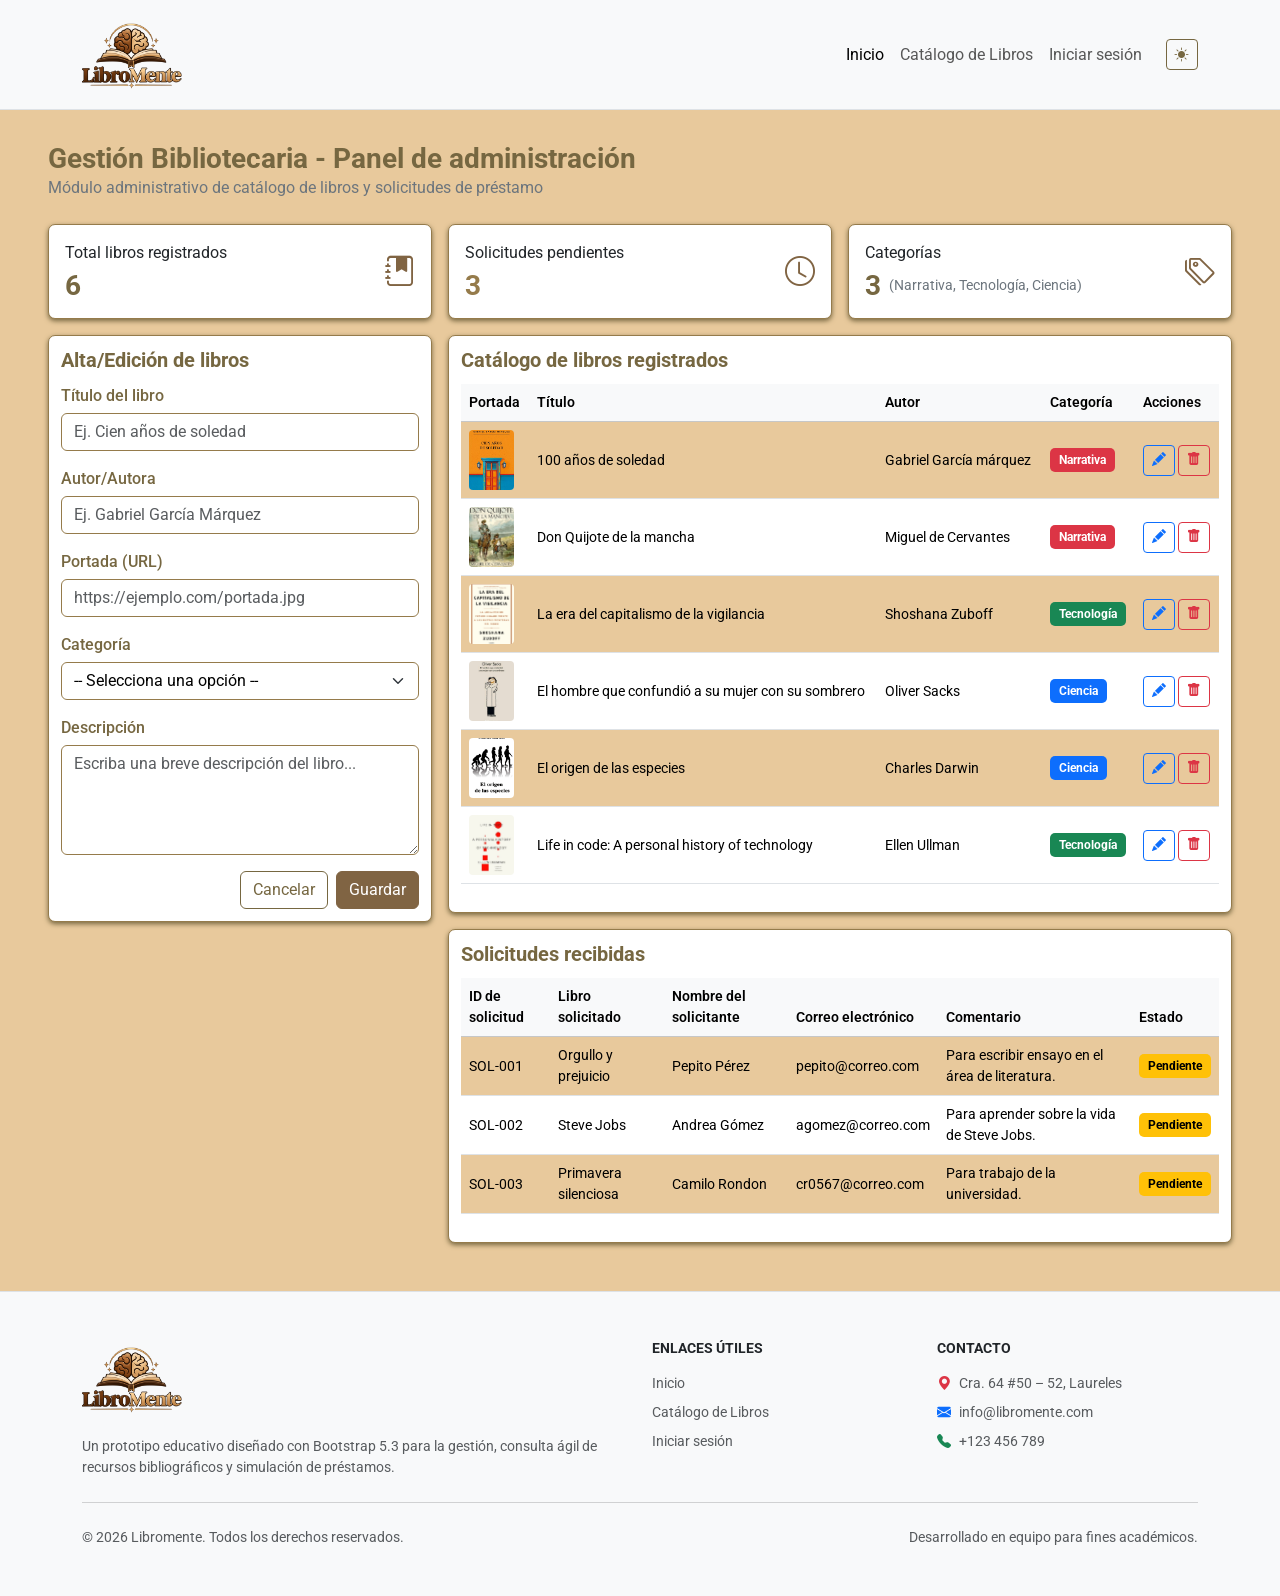
==== pages/admin.html @ 61bd16f9 "style: personalizar la interfaz del panel de administración con paleta de LibroMente y fuente Roboto" ====
<!DOCTYPE html>
<html lang="es">
<head>
    <meta charset="UTF-8">
    <meta name="viewport" content="width=device-width, initial-scale=1.0">
    <title>Panel de administración</title>

    <!-- Fuente de texto -->
    <link rel="preconnect" href="https://fonts.googleapis.com" />
    <link rel="preconnect" href="https://fonts.gstatic.com" crossorigin />
    <link href="https://fonts.googleapis.com/css2?family=Roboto:ital,wght@0,100..900;1,100..900&display=swap" rel="stylesheet"/>

    <!-- Bootstrap -->
    <link rel="stylesheet" href="https://cdn.jsdelivr.net/npm/bootstrap@5.3.8/dist/css/bootstrap.min.css">
    <link rel="stylesheet" href="https://cdn.jsdelivr.net/npm/bootstrap-icons@1.11.1/font/bootstrap-icons.css">

    <!-- CSS -->
    <link rel="stylesheet" href="../styles/admin.css">
</head>
<body>

    
    <nav class="navbar navbar-expand-lg bg-body-tertiary sticky-top border-bottom">
        <div class="container">
            <a class="navbar-brand fw-bold" href="../index.html">
                <img src="../img/logo.png" alt="Logo" class="logo flex-row d-inline-block align-text-top me-2">
            </a>
            <div class="collapse navbar-collapse" id="navbar">
                <ul class="navbar-nav ms-auto align-items-center">
                    <li class="nav-item">
                        <a class="nav-link active" aria-current="page" href="index.html">Inicio</a>
                    </li>
                    <li class="nav-item">
                        <a class="nav-link" href="">Catálogo de Libros</a>
                    </li>
                    <li class="nav-item">
                        <a class="nav-link" href="">Iniciar sesión</a>
                    </li>
                    <li class="nav-item ms-lg-3 mt-2 mt-lg-0">
                        <button class="btn btn-outline-secondary btn-sm" id="cambioTema">
                            <i class="bi bi-sun-fill" id="temaIcono"></i>
                        </button>
                    </li>
                </ul>
            </div>
        </div>
    </nav>



    <header class="container-fluid px-5 py-2 mt-4 mb-3">
        <h1 class="titulo-panel">
            Gestión Bibliotecaria - Panel de administración
        </h1>

        <p class="text-secondary mb-0">
            Módulo administrativo de catálogo de libros y solicitudes de préstamo
        </p>
    </header>


    <!-- Tarjetas indicadoras -->
    <div class="row px-5 g-3 mb-3">

        <!-- Total de libros -->
         <div class="col-12 col-md-4">
            <div class="card tarjeta-indicador h-100">
                <div class="card-body d-flex justify-content-between align-items-center">

                    <div>
                        <p class="mb-1">Total libros registrados</p>
                        <h2 class="numero-indicador mb-0">6</h2>
                    </div>

                    <span class="icono-tarjeta">
                        <i class="bi bi-journal-bookmark-fill"></i>
                    </span>

                </div>
            </div>
         </div>


        <!-- Solicitudes pendientes -->
         <div class="col-12 col-md-4">
            <div class="card tarjeta-indicador h-100">
                <div class="card-body d-flex justify-content-between align-items-center">

                    <div>
                        <p class="mb-1">Solicitudes pendientes</p>
                        <h2 class="numero-indicador numero-pendiente mb-0">3</h2>
                    </div>

                    <span class="icono-tarjeta">
                        <i class="bi bi-clock"></i>
                    </span>

                </div>
            </div>
         </div>

         
        <!-- Categorías -->
         <div class="col-12 col-md-4">
            <div class="card tarjeta-indicador h-100">
                <div class="card-body d-flex justify-content-between align-items-center">

                    <div>
                        <p class="mb-1">Categorías</p>
                        <div class="d-flex align-items-center gap-2">
                            
                            <h2 class="numero-indicador mb-0">3</h2>
                            <small class="text-secondary">
                                (Narrativa, Tecnología, Ciencia)
                            </small>

                        </div>
                    </div>

                    <span class="icono-tarjeta">
                        <i class="bi bi-tags"></i>
                    </span>

                </div>
            </div>
         </div>
    </div>


    <main class="container-fluid px-5">
       
        <div class="row g-3">
    
            <!-- Formulario -->
             <div class="col-12 col-lg-4">
                
                <div class="card panel-contenido">
    
                    <h2 class="titulo-seccion">
                        Alta/Edición de libros
                    </h2>
    
                    <form method="post">
    
                        <!-- Titulos -->
                        <div class="mb-3">
                            <label for="titulo" class="form-label">
                                Título del libro
                            </label>
                            
                            <input type="text" name="titulo" id="titulo" class="form-control" placeholder="Ej. Cien años de soledad">
                        </div>
    
                        <!-- Autor -->
                        <div class="mb-3">
                            <label for="autor" class="form-label">
                                Autor/Autora
                            </label>
    
                            <input type="text" name="autor" id="autor" class="form-control" placeholder="Ej. Gabriel García Márquez">
                        </div>
    
                        <!-- Portada -->
                         <div class="mb-3">
                            <label for="portada" class="form-label">
                                Portada (URL)
                            </label>
    
                            <input type="url" name="portada" id="portada" class="form-control" placeholder="https://ejemplo.com/portada.jpg">
                         </div>
    
                        <!-- Categoría --> 
                        <div class="mb-3">
                            <label for="categoria" class="form-label">
                                Categoría
                            </label>
    
                            <select name="categoria" id="categoria" class="form-select">
                                <option value="" disabled selected>
                                    -- Selecciona una opción --
                                </option>
                                <option value="Narrativa">Narrativa</option>
                                <option value="Tecnología">Tecnología</option>
                                <option value="Ciencia">Ciencia</option>
                            </select>
                        </div>
                    
                        <!-- Descripción -->
                        <div class="mb-3">
                            <label for="descripcion" class="form-label">
                                Descripción
                            </label>
    
                            <textarea name="descripcion" id="descripcion" class="form-control" rows="4" placeholder="Escriba una breve descripción del libro..."></textarea>
                        </div>
                    
                        <!-- Botones -->
                        <div class="d-flex justify-content-end gap-2">
                            <button type="button" class="btn btn-outline-secondary">Cancelar</button>
    
                            <button type="submit" class="btn btn-primary">Guardar</button>
                        </div>
    
                    </form>
                </div>
             </div>
    
    
    
            <!-- Tablas -->
            <div class="col-12 col-lg-8">
    
                <div class="d-flex flex-column gap-3">
    
                    <!-- Tabla de libros -->
                    <div class="card panel-contenido">
    
                        <h2 class="titulo-seccion">
                            Catálogo de libros registrados
                        </h2>
    
                        <div class="table-responsive">
    
                            <table class="table table-striped table-hover align-middle">
    
                                <thead class="table-light">
                                    <tr>
                                        <th scope="col">Portada</th>
                                        <th scope="col">Título</th>
                                        <th scope="col">Autor</th>
                                        <th scope="col">Categoría</th>
                                        <th scope="col">Acciones</th>
                                    </tr>
                                </thead>
                        
                                <tbody>
                                    <tr>
                                        <td>
                                            <img src="../img/100añosdesoledad.jpg" alt="Imagen" class="portada-libro">
                                        </td>
                                        <td>100 años de soledad</td>
                                        <td>Gabriel García márquez</td>
                                        <td>
                                            <span class="badge text-bg-danger">Narrativa</span>
                                        </td>
                                        <td>
                                            <button type="button" class="btn btn-sm btn-outline-primary">
                                                <i class="bi bi-pencil-fill"></i>
                                            </button>
    
                                            <button type="button" class="btn btn-sm btn-outline-danger">
                                                <i class="bi bi-trash-fill"></i>
                                            </button>
                                        </td>
                                    </tr>
                                    
                                    <tr>
                                        <td>
                                            <img src="../img/donquijote.jpg" alt="Imagen" class="portada-libro">
                                        </td>
                                        <td>Don Quijote de la mancha</td>
                                        <td>Miguel de Cervantes</td>
                                        <td>
                                            <span class="badge text-bg-danger">Narrativa</span>
                                        </td>
                                        <td>
                                            <button type="button" class="btn btn-sm btn-outline-primary">
                                                <i class="bi bi-pencil-fill"></i>
                                            </button>
    
                                            <button type="button" class="btn btn-sm btn-outline-danger">
                                                <i class="bi bi-trash-fill"></i>
                                            </button>
                                        </td>
                                    </tr>
                        
                                    <tr>
                                        <td>
                                            <img src="../img/eradecapitdevig.png" alt="Imagen" class="portada-libro">
                                        </td>
                                        <td>La era del capitalismo de la vigilancia</td>
                                        <td>Shoshana Zuboff</td>
                                        <td>
                                            <span class="badge text-bg-success">Tecnología</span>
                                        </td>
                                        <td>
                                            <button type="button" class="btn btn-sm btn-outline-primary">
                                                <i class="bi bi-pencil-fill"></i>
                                            </button>
    
                                            <button type="button" class="btn btn-sm btn-outline-danger">
                                                <i class="bi bi-trash-fill"></i>
                                            </button>
                                        </td>
                                    </tr>
                        
                                    <tr>
                                        <td>
                                            <img src="../img/confasumujerconsombrero.jpeg" alt="Imagen" class="portada-libro">
                                        </td>
                                        <td>El hombre que confundió a su mujer con su sombrero</td>
                                        <td>Oliver Sacks</td>
                                        <td>
                                            <span class="badge text-bg-primary">Ciencia</span>
                                        </td>
                                        <td>
                                            <button type="button" class="btn btn-sm btn-outline-primary">
                                                <i class="bi bi-pencil-fill"></i>
                                            </button>
    
                                            <button type="button" class="btn btn-sm btn-outline-danger">
                                                <i class="bi bi-trash-fill"></i>
                                            </button>
                                        </td>
                                    </tr>
                        
                                    <tr>
                                        <td>
                                            <img src="../img/el-origen-de-las-especies-19.jpg" alt="Imagen" class="portada-libro">
                                        </td>
                                        <td>El origen de las especies</td>
                                        <td>Charles Darwin</td>
                                        <td>
                                            <span class="badge text-bg-primary">Ciencia</span>
                                        </td>
                                        <td>
                                            <button type="button" class="btn btn-sm btn-outline-primary">
                                                <i class="bi bi-pencil-fill"></i>
                                            </button>
    
                                            <button type="button" class="btn btn-sm btn-outline-danger">
                                                <i class="bi bi-trash-fill"></i>
                                            </button>
                                        </td>
                                    </tr>
                        
                                    <tr>
                                        <td>
                                            <img src="../img/lifeincode.jpeg" alt="Imagen" class="portada-libro">
                                        </td>
                                        <td>Life in code: A personal history of technology</td>
                                        <td>Ellen Ullman</td>
                                        <td>
                                            <span class="badge text-bg-success">Tecnología</span>
                                        </td>
                                        <td>
                                            <button type="button" class="btn btn-sm btn-outline-primary">
                                                <i class="bi bi-pencil-fill"></i>
                                            </button>
    
                                            <button type="button" class="btn btn-sm btn-outline-danger">
                                                <i class="bi bi-trash-fill"></i>
                                            </button>
                                        </td>
                                    </tr>
                                </tbody>
    
                            </table>
                        </div>
                    </div>
    
    
                    <!-- Tabla de solicitudes -->
                    <div class="card panel-contenido">
    
                        <h2 class="titulo-seccion">
                            Solicitudes recibidas
                        </h2>
                            
                        <div class="table-responsive">
    
                            <table class="table table-striped table-hover align-middle">
    
                                <thead class="table-light">
                                    <tr>
                                        <th scope="col">ID de solicitud</th>
                                        <th scope="col">Libro solicitado</th>
                                        <th scope="col">Nombre del solicitante</th>
                                        <th scope="col">Correo electrónico</th>
                                        <th scope="col">Comentario</th>
                                        <th scope="col">Estado</th>
                                    </tr>
                                </thead>
                        
                                <tbody>
                                    <tr>
                                        <td>SOL-001</td>
                                        <td>Orgullo y prejuicio</td>
                                        <td>Pepito Pérez</td>
                                        <td>pepito@correo.com</td>
                                        <td>Para escribir ensayo en el área de literatura.</td>
                                        <td>
                                            <span class="badge text-bg-warning">Pendiente</span>
                                        </td>
                                    </tr>
                                    
                                    <tr>
                                        <td>SOL-002</td>
                                        <td>Steve Jobs</td>
                                        <td>Andrea Gómez</td>
                                        <td>agomez@correo.com</td>
                                        <td>Para aprender sobre la vida de Steve Jobs.</td>
                                        <td>
                                            <span class="badge text-bg-warning">Pendiente</span>
                                        </td>
                                    </tr>
                        
                                    <tr>
                                        <td>SOL-003</td>
                                        <td>Primavera silenciosa</td>
                                        <td>Camilo Rondon</td>
                                        <td>cr0567@correo.com</td>
                                        <td>Para trabajo de la universidad.</td>
                                        <td>
                                            <span class="badge text-bg-warning">Pendiente</span>
                                        </td>
                                    </tr>
                                </tbody>   
                            </table>     
                        </div>
                    </div>
                </div>
            </div>
    
        </div>

    </main>



    <footer class="bg-body-tertiary text-body-secondary py-5 border-top mt-5">
        <div class="container">
            <div class="row g-4">

                <div class="col-lg-6">
                    <h5 class="text-body fw-bold mb-3">
                        <img src="../img/logo.png" alt="Logo" class="logo d-inline-block align-text-top me-2">
                    </h5>
                    <p class="small text-muted mb-0">
                        Un prototipo educativo diseñado con Bootstrap 5.3 para la gestión, consulta ágil de recursos bibliográficos y simulación de préstamos.
                    </p>
                </div>


                <div class="col-sm-6 col-lg-3">
                    <h6 class="text-body fw-bold text-uppercase small mb-3">Enlaces Útiles</h6>
                    <ul class="list-unstyled small">
                        <li class="mb-2">
                            <a href="../index.html" class="text-decoration-none text-reset link-primary">Inicio</a>
                        </li>
                        <li class="mb-2">
                            <a href="" class="text-decoration-none text-reset link-primary">Catálogo de Libros</a>
                        </li>
                        <li class="mb-2">
                            <a href="" class="text-decoration-none text-reset link-primary">Iniciar sesión</a>
                        </li>
                    </ul>
                </div>


                <div class="col-sm-6 col-lg-3">
                    <h6 class="text-body fw-bold text-uppercase small mb-3">Contacto</h6>
                    <ul class="list-unstyled small text-muted">
                        <li class="mb-2">
                            <i class="bi bi-geo-alt-fill text-danger me-2"></i>Cra. 64 #50 – 52, Laureles
                        </li>
                        <li class="mb-2">
                            <i class="bi bi-envelope-fill text-primary me-2"></i>info@libromente.com
                        </li>
                        <li class="mb-2">
                            <i class="bi bi-telephone-fill text-success me-2"></i>+123 456 789
                        </li>
                    </ul>
                </div>
            </div>


            <hr class="my-4 text-muted">


            <div class="d-flex flex-column flex-sm-row justify-content-between align-items-center small text-muted">
                <p class="mb-2 mb-sm-0">&copy; 2026 Libromente. Todos los derechos reservados.</p>
                <p class="mb-0">Desarrollado en equipo para fines académicos.</p>
            </div>
        </div>
    </footer>


    <script src="https://cdn.jsdelivr.net/npm/bootstrap@5.3.8/dist/js/bootstrap.bundle.min.js"></script>
</body>
</html>
---- styles/admin.css ----
:root {
/* Paleta de colores */
    --apricot-cream: #e8c99c;
    --olive-wood: #766741;
    --faded-copper: #957b4b;
    --olive-wood-2: #806443;
    --fuente-principal: 'Roboto', sans-serif;
}


body {
    background-color: var(--apricot-cream);
    font-family: var(--fuente-principal);
    color: #000000;
}

h3 {
    color: var(--olive-wood);
}

.titulo-panel {
    font-size: 28px;
    font-weight: bold;
    margin-bottom: 0;
    color: var(--olive-wood);
}

/* Tarjetas informativas */
.tarjeta-indicador {
    background-color: #ffffff;
    border: 1px solid var(--faded-copper);
    border-radius: 7px;
    box-shadow: 0 2px 5px #766741;
}

/* Número de las tarjetas */
.numero-indicador {
    font-size: 28px;
    font-weight: bold;
    color: var(--olive-wood);
}

/* Número de solicitudes pendientes */
.numero-pendiente {
    color: var(--faded-copper);
}

/* Iconos de las tarjetas */
.icono-tarjeta {
    font-size: 30px;
    color: var(--olive-wood-2);
}

/* Tarjetas que contienen el formulario y las tablas */
.panel-contenido {
    padding: 12px;
    background-color: #ffffff;
    border: 1px solid var(--faded-copper);
    border-radius: 7px;
    box-shadow: 0 2px 5px #766741;
}

/* Títulos de las secciones */
.titulo-seccion {
    font-size: 20px;
    font-weight: bold;
    margin-bottom: 12px;
    color: var(--olive-wood);
}

/* Labels del formulario */
.form-label {
    font-weight: 500;
    margin-bottom: 5px;
    color: var(--olive-wood);
}

/* Campos del formulario */
.form-control {
    background-color: #ffffff;
    color: #000000;
    border: 1px solid var(--faded-copper);
    border-radius: 6px;
}

.form-select {
    background-color: #ffffff;
    color: #000000;
    border: 1px solid var(--faded-copper);
    border-radius: 6px;
}

/* Botón de guardar */
.btn-primary {
    background-color: var(--olive-wood-2);
    border-color: var(--olive-wood-2);
}

.btn-primary:hover {
    background-color: var(--olive-wood);
    border-color: var(--olive-wood);
}

/* Botón cancelar */
.btn-outline-secondary {
    color: var(--olive-wood);
    border-color: var(--olive-wood);
}

.btn-outline-secondary:hover {
    background-color: var(--olive-wood);
    border-color: var(--olive-wood);
    color: #ffffff;
}

/* Portadas */
.portada-libro {
    width: 45px;
    height: 60px;
    object-fit: cover;
    border-radius: 4px;
}

.table {
    font-size: 14px;
    --bs-table-color: #000000;
    --bs-table-bg: #ffffff;
    --bs-table-striped-bg: var(--apricot-cream);
    --bs-table-hover-bg: var(--faded-copper);
}

.table th {
    font-weight: 600;
}

/* Etiquetas de categoría */
.badge {
    font-size: 12px;
    padding: 6px 9px;
    border-radius: 5px;
}


.logo {
    width: 100px;
    height: 80px;
    object-fit: contain;
}
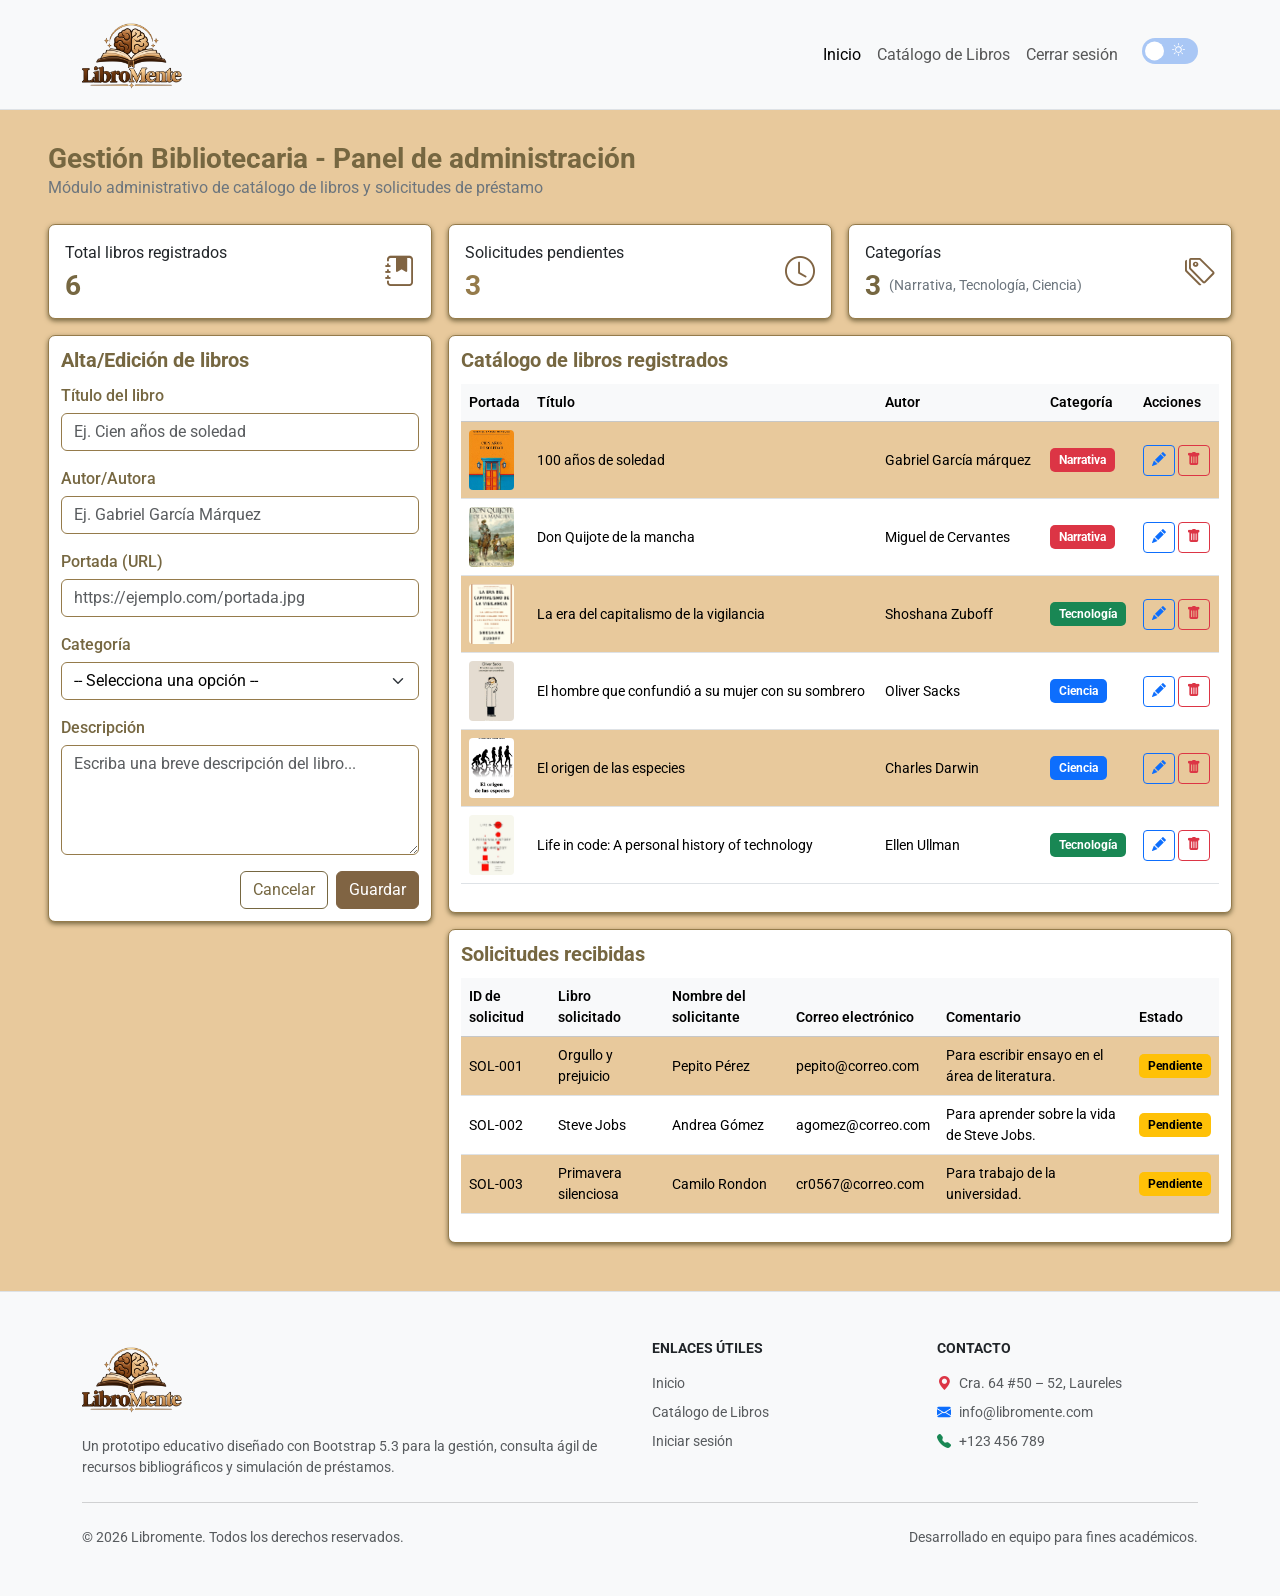
==== commit e8eff651: "feat: agregar cambio de tema y funcionalidad de cerrar sesión" ====
--- a/pages/admin.html
+++ b/pages/admin.html
@@ -1,491 +1,594 @@
-<!DOCTYPE html>
+<!doctype html>
 <html lang="es">
-<head>
-    <meta charset="UTF-8">
-    <meta name="viewport" content="width=device-width, initial-scale=1.0">
+  <head>
+    <meta charset="UTF-8" />
+    <meta name="viewport" content="width=device-width, initial-scale=1.0" />
     <title>Panel de administración</title>
 
     <!-- Fuente de texto -->
     <link rel="preconnect" href="https://fonts.googleapis.com" />
     <link rel="preconnect" href="https://fonts.gstatic.com" crossorigin />
-    <link href="https://fonts.googleapis.com/css2?family=Roboto:ital,wght@0,100..900;1,100..900&display=swap" rel="stylesheet"/>
+    <link
+      href="https://fonts.googleapis.com/css2?family=Roboto:ital,wght@0,100..900;1,100..900&display=swap"
+      rel="stylesheet"
+    />
 
     <!-- Bootstrap -->
-    <link rel="stylesheet" href="https://cdn.jsdelivr.net/npm/bootstrap@5.3.8/dist/css/bootstrap.min.css">
-    <link rel="stylesheet" href="https://cdn.jsdelivr.net/npm/bootstrap-icons@1.11.1/font/bootstrap-icons.css">
+    <link
+      rel="stylesheet"
+      href="https://cdn.jsdelivr.net/npm/bootstrap@5.3.8/dist/css/bootstrap.min.css"
+    />
+    <link
+      rel="stylesheet"
+      href="https://cdn.jsdelivr.net/npm/bootstrap-icons@1.11.1/font/bootstrap-icons.css"
+    />
 
     <!-- CSS -->
-    <link rel="stylesheet" href="../styles/admin.css">
-</head>
-<body>
-
-    
-    <nav class="navbar navbar-expand-lg bg-body-tertiary sticky-top border-bottom">
-        <div class="container">
-            <a class="navbar-brand fw-bold" href="../index.html">
-                <img src="../img/logo.png" alt="Logo" class="logo flex-row d-inline-block align-text-top me-2">
-            </a>
-            <div class="collapse navbar-collapse" id="navbar">
-                <ul class="navbar-nav ms-auto align-items-center">
-                    <li class="nav-item">
-                        <a class="nav-link active" aria-current="page" href="index.html">Inicio</a>
-                    </li>
-                    <li class="nav-item">
-                        <a class="nav-link" href="">Catálogo de Libros</a>
-                    </li>
-                    <li class="nav-item">
-                        <a class="nav-link" href="">Iniciar sesión</a>
-                    </li>
-                    <li class="nav-item ms-lg-3 mt-2 mt-lg-0">
-                        <button class="btn btn-outline-secondary btn-sm" id="cambioTema">
-                            <i class="bi bi-sun-fill" id="temaIcono"></i>
-                        </button>
-                    </li>
-                </ul>
-            </div>
-        </div>
+    <link rel="stylesheet" href="../styles/admin.css" />
+  </head>
+
+
+
+  <body>
+    <nav
+      class="navbar navbar-expand-lg bg-body-tertiary sticky-top border-bottom"
+    >
+      <div class="container">
+        <a class="navbar-brand fw-bold" href="../index.html">
+          <img
+            src="../img/logo.png"
+            alt="Logo"
+            class="logo flex-row d-inline-block align-text-top me-2"
+          />
+        </a>
+        <div class="collapse navbar-collapse" id="navbar">
+          <ul class="navbar-nav ms-auto align-items-center">
+            <li class="nav-item">
+              <a class="nav-link active" aria-current="page" href="index.html"
+                >Inicio</a
+              >
+            </li>
+            <li class="nav-item">
+              <a class="nav-link" href="">Catálogo de Libros</a>
+            </li>
+            <li class="nav-item">
+              <a class="nav-link" href="#" id="cerrarSesion">Cerrar sesión</a>
+            </li>
+
+            <li class="nav-item ms-lg-3 mt-2 mt-lg-0">
+              <label class="tema-switch" for="tema-switch">
+                <input
+                  class="tema-switch-input"
+                  type="checkbox"
+                  role="switch"
+                  id="tema-switch"
+                  aria-label="Cambiar tema"
+                />
+
+                <span class="tema-switch-slider" aria-hidden="true">
+                  <span class="tema-switch-luna">
+                    <i class="bi bi-moon"></i>
+                  </span>
+
+                  <span class="tema-switch-sol">
+                    <i class="bi bi-sun"></i>
+                  </span>
+                </span>
+              </label>
+            </li>
+          </ul>
+        </div>
+      </div>
     </nav>
 
-
-
     <header class="container-fluid px-5 py-2 mt-4 mb-3">
-        <h1 class="titulo-panel">
-            Gestión Bibliotecaria - Panel de administración
-        </h1>
-
-        <p class="text-secondary mb-0">
-            Módulo administrativo de catálogo de libros y solicitudes de préstamo
-        </p>
+      <h1 class="titulo-panel">
+        Gestión Bibliotecaria - Panel de administración
+      </h1>
+
+      <p class="text-secondary mb-0">
+        Módulo administrativo de catálogo de libros y solicitudes de préstamo
+      </p>
     </header>
-
 
     <!-- Tarjetas indicadoras -->
     <div class="row px-5 g-3 mb-3">
-
-        <!-- Total de libros -->
-         <div class="col-12 col-md-4">
-            <div class="card tarjeta-indicador h-100">
-                <div class="card-body d-flex justify-content-between align-items-center">
-
-                    <div>
-                        <p class="mb-1">Total libros registrados</p>
-                        <h2 class="numero-indicador mb-0">6</h2>
-                    </div>
-
-                    <span class="icono-tarjeta">
-                        <i class="bi bi-journal-bookmark-fill"></i>
-                    </span>
-
-                </div>
+      <!-- Total de libros -->
+      <div class="col-12 col-md-4">
+        <div class="card tarjeta-indicador h-100">
+          <div
+            class="card-body d-flex justify-content-between align-items-center"
+          >
+            <div>
+              <p class="mb-1">Total libros registrados</p>
+              <h2 class="numero-indicador mb-0">6</h2>
             </div>
-         </div>
-
-
-        <!-- Solicitudes pendientes -->
-         <div class="col-12 col-md-4">
-            <div class="card tarjeta-indicador h-100">
-                <div class="card-body d-flex justify-content-between align-items-center">
-
-                    <div>
-                        <p class="mb-1">Solicitudes pendientes</p>
-                        <h2 class="numero-indicador numero-pendiente mb-0">3</h2>
-                    </div>
-
-                    <span class="icono-tarjeta">
-                        <i class="bi bi-clock"></i>
-                    </span>
-
-                </div>
+
+            <span class="icono-tarjeta">
+              <i class="bi bi-journal-bookmark-fill"></i>
+            </span>
+          </div>
+        </div>
+      </div>
+
+      <!-- Solicitudes pendientes -->
+      <div class="col-12 col-md-4">
+        <div class="card tarjeta-indicador h-100">
+          <div
+            class="card-body d-flex justify-content-between align-items-center"
+          >
+            <div>
+              <p class="mb-1">Solicitudes pendientes</p>
+              <h2 class="numero-indicador numero-pendiente mb-0">3</h2>
             </div>
-         </div>
-
-         
-        <!-- Categorías -->
-         <div class="col-12 col-md-4">
-            <div class="card tarjeta-indicador h-100">
-                <div class="card-body d-flex justify-content-between align-items-center">
-
-                    <div>
-                        <p class="mb-1">Categorías</p>
-                        <div class="d-flex align-items-center gap-2">
-                            
-                            <h2 class="numero-indicador mb-0">3</h2>
-                            <small class="text-secondary">
-                                (Narrativa, Tecnología, Ciencia)
-                            </small>
-
-                        </div>
-                    </div>
-
-                    <span class="icono-tarjeta">
-                        <i class="bi bi-tags"></i>
-                    </span>
-
-                </div>
+
+            <span class="icono-tarjeta">
+              <i class="bi bi-clock"></i>
+            </span>
+          </div>
+        </div>
+      </div>
+
+      <!-- Categorías -->
+      <div class="col-12 col-md-4">
+        <div class="card tarjeta-indicador h-100">
+          <div
+            class="card-body d-flex justify-content-between align-items-center"
+          >
+            <div>
+              <p class="mb-1">Categorías</p>
+              <div class="d-flex align-items-center gap-2">
+                <h2 class="numero-indicador mb-0">3</h2>
+                <small class="text-secondary">
+                  (Narrativa, Tecnología, Ciencia)
+                </small>
+              </div>
             </div>
-         </div>
+
+            <span class="icono-tarjeta">
+              <i class="bi bi-tags"></i>
+            </span>
+          </div>
+        </div>
+      </div>
     </div>
 
-
     <main class="container-fluid px-5">
-       
-        <div class="row g-3">
-    
-            <!-- Formulario -->
-             <div class="col-12 col-lg-4">
-                
-                <div class="card panel-contenido">
-    
-                    <h2 class="titulo-seccion">
-                        Alta/Edición de libros
-                    </h2>
-    
-                    <form method="post">
-    
-                        <!-- Titulos -->
-                        <div class="mb-3">
-                            <label for="titulo" class="form-label">
-                                Título del libro
-                            </label>
-                            
-                            <input type="text" name="titulo" id="titulo" class="form-control" placeholder="Ej. Cien años de soledad">
-                        </div>
-    
-                        <!-- Autor -->
-                        <div class="mb-3">
-                            <label for="autor" class="form-label">
-                                Autor/Autora
-                            </label>
-    
-                            <input type="text" name="autor" id="autor" class="form-control" placeholder="Ej. Gabriel García Márquez">
-                        </div>
-    
-                        <!-- Portada -->
-                         <div class="mb-3">
-                            <label for="portada" class="form-label">
-                                Portada (URL)
-                            </label>
-    
-                            <input type="url" name="portada" id="portada" class="form-control" placeholder="https://ejemplo.com/portada.jpg">
-                         </div>
-    
-                        <!-- Categoría --> 
-                        <div class="mb-3">
-                            <label for="categoria" class="form-label">
-                                Categoría
-                            </label>
-    
-                            <select name="categoria" id="categoria" class="form-select">
-                                <option value="" disabled selected>
-                                    -- Selecciona una opción --
-                                </option>
-                                <option value="Narrativa">Narrativa</option>
-                                <option value="Tecnología">Tecnología</option>
-                                <option value="Ciencia">Ciencia</option>
-                            </select>
-                        </div>
-                    
-                        <!-- Descripción -->
-                        <div class="mb-3">
-                            <label for="descripcion" class="form-label">
-                                Descripción
-                            </label>
-    
-                            <textarea name="descripcion" id="descripcion" class="form-control" rows="4" placeholder="Escriba una breve descripción del libro..."></textarea>
-                        </div>
-                    
-                        <!-- Botones -->
-                        <div class="d-flex justify-content-end gap-2">
-                            <button type="button" class="btn btn-outline-secondary">Cancelar</button>
-    
-                            <button type="submit" class="btn btn-primary">Guardar</button>
-                        </div>
-    
-                    </form>
-                </div>
-             </div>
-    
-    
-    
-            <!-- Tablas -->
-            <div class="col-12 col-lg-8">
-    
-                <div class="d-flex flex-column gap-3">
-    
-                    <!-- Tabla de libros -->
-                    <div class="card panel-contenido">
-    
-                        <h2 class="titulo-seccion">
-                            Catálogo de libros registrados
-                        </h2>
-    
-                        <div class="table-responsive">
-    
-                            <table class="table table-striped table-hover align-middle">
-    
-                                <thead class="table-light">
-                                    <tr>
-                                        <th scope="col">Portada</th>
-                                        <th scope="col">Título</th>
-                                        <th scope="col">Autor</th>
-                                        <th scope="col">Categoría</th>
-                                        <th scope="col">Acciones</th>
-                                    </tr>
-                                </thead>
-                        
-                                <tbody>
-                                    <tr>
-                                        <td>
-                                            <img src="../img/100añosdesoledad.jpg" alt="Imagen" class="portada-libro">
-                                        </td>
-                                        <td>100 años de soledad</td>
-                                        <td>Gabriel García márquez</td>
-                                        <td>
-                                            <span class="badge text-bg-danger">Narrativa</span>
-                                        </td>
-                                        <td>
-                                            <button type="button" class="btn btn-sm btn-outline-primary">
-                                                <i class="bi bi-pencil-fill"></i>
-                                            </button>
-    
-                                            <button type="button" class="btn btn-sm btn-outline-danger">
-                                                <i class="bi bi-trash-fill"></i>
-                                            </button>
-                                        </td>
-                                    </tr>
-                                    
-                                    <tr>
-                                        <td>
-                                            <img src="../img/donquijote.jpg" alt="Imagen" class="portada-libro">
-                                        </td>
-                                        <td>Don Quijote de la mancha</td>
-                                        <td>Miguel de Cervantes</td>
-                                        <td>
-                                            <span class="badge text-bg-danger">Narrativa</span>
-                                        </td>
-                                        <td>
-                                            <button type="button" class="btn btn-sm btn-outline-primary">
-                                                <i class="bi bi-pencil-fill"></i>
-                                            </button>
-    
-                                            <button type="button" class="btn btn-sm btn-outline-danger">
-                                                <i class="bi bi-trash-fill"></i>
-                                            </button>
-                                        </td>
-                                    </tr>
-                        
-                                    <tr>
-                                        <td>
-                                            <img src="../img/eradecapitdevig.png" alt="Imagen" class="portada-libro">
-                                        </td>
-                                        <td>La era del capitalismo de la vigilancia</td>
-                                        <td>Shoshana Zuboff</td>
-                                        <td>
-                                            <span class="badge text-bg-success">Tecnología</span>
-                                        </td>
-                                        <td>
-                                            <button type="button" class="btn btn-sm btn-outline-primary">
-                                                <i class="bi bi-pencil-fill"></i>
-                                            </button>
-    
-                                            <button type="button" class="btn btn-sm btn-outline-danger">
-                                                <i class="bi bi-trash-fill"></i>
-                                            </button>
-                                        </td>
-                                    </tr>
-                        
-                                    <tr>
-                                        <td>
-                                            <img src="../img/confasumujerconsombrero.jpeg" alt="Imagen" class="portada-libro">
-                                        </td>
-                                        <td>El hombre que confundió a su mujer con su sombrero</td>
-                                        <td>Oliver Sacks</td>
-                                        <td>
-                                            <span class="badge text-bg-primary">Ciencia</span>
-                                        </td>
-                                        <td>
-                                            <button type="button" class="btn btn-sm btn-outline-primary">
-                                                <i class="bi bi-pencil-fill"></i>
-                                            </button>
-    
-                                            <button type="button" class="btn btn-sm btn-outline-danger">
-                                                <i class="bi bi-trash-fill"></i>
-                                            </button>
-                                        </td>
-                                    </tr>
-                        
-                                    <tr>
-                                        <td>
-                                            <img src="../img/el-origen-de-las-especies-19.jpg" alt="Imagen" class="portada-libro">
-                                        </td>
-                                        <td>El origen de las especies</td>
-                                        <td>Charles Darwin</td>
-                                        <td>
-                                            <span class="badge text-bg-primary">Ciencia</span>
-                                        </td>
-                                        <td>
-                                            <button type="button" class="btn btn-sm btn-outline-primary">
-                                                <i class="bi bi-pencil-fill"></i>
-                                            </button>
-    
-                                            <button type="button" class="btn btn-sm btn-outline-danger">
-                                                <i class="bi bi-trash-fill"></i>
-                                            </button>
-                                        </td>
-                                    </tr>
-                        
-                                    <tr>
-                                        <td>
-                                            <img src="../img/lifeincode.jpeg" alt="Imagen" class="portada-libro">
-                                        </td>
-                                        <td>Life in code: A personal history of technology</td>
-                                        <td>Ellen Ullman</td>
-                                        <td>
-                                            <span class="badge text-bg-success">Tecnología</span>
-                                        </td>
-                                        <td>
-                                            <button type="button" class="btn btn-sm btn-outline-primary">
-                                                <i class="bi bi-pencil-fill"></i>
-                                            </button>
-    
-                                            <button type="button" class="btn btn-sm btn-outline-danger">
-                                                <i class="bi bi-trash-fill"></i>
-                                            </button>
-                                        </td>
-                                    </tr>
-                                </tbody>
-    
-                            </table>
-                        </div>
-                    </div>
-    
-    
-                    <!-- Tabla de solicitudes -->
-                    <div class="card panel-contenido">
-    
-                        <h2 class="titulo-seccion">
-                            Solicitudes recibidas
-                        </h2>
-                            
-                        <div class="table-responsive">
-    
-                            <table class="table table-striped table-hover align-middle">
-    
-                                <thead class="table-light">
-                                    <tr>
-                                        <th scope="col">ID de solicitud</th>
-                                        <th scope="col">Libro solicitado</th>
-                                        <th scope="col">Nombre del solicitante</th>
-                                        <th scope="col">Correo electrónico</th>
-                                        <th scope="col">Comentario</th>
-                                        <th scope="col">Estado</th>
-                                    </tr>
-                                </thead>
-                        
-                                <tbody>
-                                    <tr>
-                                        <td>SOL-001</td>
-                                        <td>Orgullo y prejuicio</td>
-                                        <td>Pepito Pérez</td>
-                                        <td>pepito@correo.com</td>
-                                        <td>Para escribir ensayo en el área de literatura.</td>
-                                        <td>
-                                            <span class="badge text-bg-warning">Pendiente</span>
-                                        </td>
-                                    </tr>
-                                    
-                                    <tr>
-                                        <td>SOL-002</td>
-                                        <td>Steve Jobs</td>
-                                        <td>Andrea Gómez</td>
-                                        <td>agomez@correo.com</td>
-                                        <td>Para aprender sobre la vida de Steve Jobs.</td>
-                                        <td>
-                                            <span class="badge text-bg-warning">Pendiente</span>
-                                        </td>
-                                    </tr>
-                        
-                                    <tr>
-                                        <td>SOL-003</td>
-                                        <td>Primavera silenciosa</td>
-                                        <td>Camilo Rondon</td>
-                                        <td>cr0567@correo.com</td>
-                                        <td>Para trabajo de la universidad.</td>
-                                        <td>
-                                            <span class="badge text-bg-warning">Pendiente</span>
-                                        </td>
-                                    </tr>
-                                </tbody>   
-                            </table>     
-                        </div>
-                    </div>
-                </div>
+      <div class="row g-3">
+        <!-- Formulario -->
+        <div class="col-12 col-lg-4">
+          <div class="card panel-contenido">
+            <h2 class="titulo-seccion">Alta/Edición de libros</h2>
+
+            <form method="post">
+              <!-- Titulos -->
+              <div class="mb-3">
+                <label for="titulo" class="form-label">
+                  Título del libro
+                </label>
+
+                <input
+                  type="text"
+                  name="titulo"
+                  id="titulo"
+                  class="form-control"
+                  placeholder="Ej. Cien años de soledad"
+                />
+              </div>
+
+              <!-- Autor -->
+              <div class="mb-3">
+                <label for="autor" class="form-label"> Autor/Autora </label>
+
+                <input
+                  type="text"
+                  name="autor"
+                  id="autor"
+                  class="form-control"
+                  placeholder="Ej. Gabriel García Márquez"
+                />
+              </div>
+
+              <!-- Portada -->
+              <div class="mb-3">
+                <label for="portada" class="form-label"> Portada (URL) </label>
+
+                <input
+                  type="url"
+                  name="portada"
+                  id="portada"
+                  class="form-control"
+                  placeholder="https://ejemplo.com/portada.jpg"
+                />
+              </div>
+
+              <!-- Categoría -->
+              <div class="mb-3">
+                <label for="categoria" class="form-label"> Categoría </label>
+
+                <select name="categoria" id="categoria" class="form-select">
+                  <option value="" disabled selected>
+                    -- Selecciona una opción --
+                  </option>
+                  <option value="Narrativa">Narrativa</option>
+                  <option value="Tecnología">Tecnología</option>
+                  <option value="Ciencia">Ciencia</option>
+                </select>
+              </div>
+
+              <!-- Descripción -->
+              <div class="mb-3">
+                <label for="descripcion" class="form-label">
+                  Descripción
+                </label>
+
+                <textarea
+                  name="descripcion"
+                  id="descripcion"
+                  class="form-control"
+                  rows="4"
+                  placeholder="Escriba una breve descripción del libro..."
+                ></textarea>
+              </div>
+
+              <!-- Botones -->
+              <div class="d-flex justify-content-end gap-2">
+                <button type="button" class="btn btn-outline-secondary">
+                  Cancelar
+                </button>
+
+                <button type="submit" class="btn btn-primary">Guardar</button>
+              </div>
+            </form>
+          </div>
+        </div>
+
+        <!-- Tablas -->
+        <div class="col-12 col-lg-8">
+          <div class="d-flex flex-column gap-3">
+            <!-- Tabla de libros -->
+            <div class="card panel-contenido">
+              <h2 class="titulo-seccion">Catálogo de libros registrados</h2>
+
+              <div class="table-responsive">
+                <table class="table table-striped table-hover align-middle">
+                  <thead class="table-light">
+                    <tr>
+                      <th scope="col">Portada</th>
+                      <th scope="col">Título</th>
+                      <th scope="col">Autor</th>
+                      <th scope="col">Categoría</th>
+                      <th scope="col">Acciones</th>
+                    </tr>
+                  </thead>
+
+                  <tbody>
+                    <tr>
+                      <td>
+                        <img
+                          src="../img/100añosdesoledad.jpg"
+                          alt="Imagen"
+                          class="portada-libro"
+                        />
+                      </td>
+                      <td>100 años de soledad</td>
+                      <td>Gabriel García márquez</td>
+                      <td>
+                        <span class="badge text-bg-danger">Narrativa</span>
+                      </td>
+                      <td>
+                        <button
+                          type="button"
+                          class="btn btn-sm btn-outline-primary"
+                        >
+                          <i class="bi bi-pencil-fill"></i>
+                        </button>
+
+                        <button
+                          type="button"
+                          class="btn btn-sm btn-outline-danger"
+                        >
+                          <i class="bi bi-trash-fill"></i>
+                        </button>
+                      </td>
+                    </tr>
+
+                    <tr>
+                      <td>
+                        <img
+                          src="../img/donquijote.jpg"
+                          alt="Imagen"
+                          class="portada-libro"
+                        />
+                      </td>
+                      <td>Don Quijote de la mancha</td>
+                      <td>Miguel de Cervantes</td>
+                      <td>
+                        <span class="badge text-bg-danger">Narrativa</span>
+                      </td>
+                      <td>
+                        <button
+                          type="button"
+                          class="btn btn-sm btn-outline-primary"
+                        >
+                          <i class="bi bi-pencil-fill"></i>
+                        </button>
+
+                        <button
+                          type="button"
+                          class="btn btn-sm btn-outline-danger"
+                        >
+                          <i class="bi bi-trash-fill"></i>
+                        </button>
+                      </td>
+                    </tr>
+
+                    <tr>
+                      <td>
+                        <img
+                          src="../img/eradecapitdevig.png"
+                          alt="Imagen"
+                          class="portada-libro"
+                        />
+                      </td>
+                      <td>La era del capitalismo de la vigilancia</td>
+                      <td>Shoshana Zuboff</td>
+                      <td>
+                        <span class="badge text-bg-success">Tecnología</span>
+                      </td>
+                      <td>
+                        <button
+                          type="button"
+                          class="btn btn-sm btn-outline-primary"
+                        >
+                          <i class="bi bi-pencil-fill"></i>
+                        </button>
+
+                        <button
+                          type="button"
+                          class="btn btn-sm btn-outline-danger"
+                        >
+                          <i class="bi bi-trash-fill"></i>
+                        </button>
+                      </td>
+                    </tr>
+
+                    <tr>
+                      <td>
+                        <img
+                          src="../img/confasumujerconsombrero.jpeg"
+                          alt="Imagen"
+                          class="portada-libro"
+                        />
+                      </td>
+                      <td>
+                        El hombre que confundió a su mujer con su sombrero
+                      </td>
+                      <td>Oliver Sacks</td>
+                      <td>
+                        <span class="badge text-bg-primary">Ciencia</span>
+                      </td>
+                      <td>
+                        <button
+                          type="button"
+                          class="btn btn-sm btn-outline-primary"
+                        >
+                          <i class="bi bi-pencil-fill"></i>
+                        </button>
+
+                        <button
+                          type="button"
+                          class="btn btn-sm btn-outline-danger"
+                        >
+                          <i class="bi bi-trash-fill"></i>
+                        </button>
+                      </td>
+                    </tr>
+
+                    <tr>
+                      <td>
+                        <img
+                          src="../img/el-origen-de-las-especies-19.jpg"
+                          alt="Imagen"
+                          class="portada-libro"
+                        />
+                      </td>
+                      <td>El origen de las especies</td>
+                      <td>Charles Darwin</td>
+                      <td>
+                        <span class="badge text-bg-primary">Ciencia</span>
+                      </td>
+                      <td>
+                        <button
+                          type="button"
+                          class="btn btn-sm btn-outline-primary"
+                        >
+                          <i class="bi bi-pencil-fill"></i>
+                        </button>
+
+                        <button
+                          type="button"
+                          class="btn btn-sm btn-outline-danger"
+                        >
+                          <i class="bi bi-trash-fill"></i>
+                        </button>
+                      </td>
+                    </tr>
+
+                    <tr>
+                      <td>
+                        <img
+                          src="../img/lifeincode.jpeg"
+                          alt="Imagen"
+                          class="portada-libro"
+                        />
+                      </td>
+                      <td>Life in code: A personal history of technology</td>
+                      <td>Ellen Ullman</td>
+                      <td>
+                        <span class="badge text-bg-success">Tecnología</span>
+                      </td>
+                      <td>
+                        <button
+                          type="button"
+                          class="btn btn-sm btn-outline-primary"
+                        >
+                          <i class="bi bi-pencil-fill"></i>
+                        </button>
+
+                        <button
+                          type="button"
+                          class="btn btn-sm btn-outline-danger"
+                        >
+                          <i class="bi bi-trash-fill"></i>
+                        </button>
+                      </td>
+                    </tr>
+                  </tbody>
+                </table>
+              </div>
             </div>
-    
-        </div>
-
+
+            <!-- Tabla de solicitudes -->
+            <div class="card panel-contenido">
+              <h2 class="titulo-seccion">Solicitudes recibidas</h2>
+
+              <div class="table-responsive">
+                <table class="table table-striped table-hover align-middle">
+                  <thead class="table-light">
+                    <tr>
+                      <th scope="col">ID de solicitud</th>
+                      <th scope="col">Libro solicitado</th>
+                      <th scope="col">Nombre del solicitante</th>
+                      <th scope="col">Correo electrónico</th>
+                      <th scope="col">Comentario</th>
+                      <th scope="col">Estado</th>
+                    </tr>
+                  </thead>
+
+                  <tbody>
+                    <tr>
+                      <td>SOL-001</td>
+                      <td>Orgullo y prejuicio</td>
+                      <td>Pepito Pérez</td>
+                      <td>pepito@correo.com</td>
+                      <td>Para escribir ensayo en el área de literatura.</td>
+                      <td>
+                        <span class="badge text-bg-warning">Pendiente</span>
+                      </td>
+                    </tr>
+
+                    <tr>
+                      <td>SOL-002</td>
+                      <td>Steve Jobs</td>
+                      <td>Andrea Gómez</td>
+                      <td>agomez@correo.com</td>
+                      <td>Para aprender sobre la vida de Steve Jobs.</td>
+                      <td>
+                        <span class="badge text-bg-warning">Pendiente</span>
+                      </td>
+                    </tr>
+
+                    <tr>
+                      <td>SOL-003</td>
+                      <td>Primavera silenciosa</td>
+                      <td>Camilo Rondon</td>
+                      <td>cr0567@correo.com</td>
+                      <td>Para trabajo de la universidad.</td>
+                      <td>
+                        <span class="badge text-bg-warning">Pendiente</span>
+                      </td>
+                    </tr>
+                  </tbody>
+                </table>
+              </div>
+            </div>
+          </div>
+        </div>
+      </div>
     </main>
 
-
-
     <footer class="bg-body-tertiary text-body-secondary py-5 border-top mt-5">
-        <div class="container">
-            <div class="row g-4">
-
-                <div class="col-lg-6">
-                    <h5 class="text-body fw-bold mb-3">
-                        <img src="../img/logo.png" alt="Logo" class="logo d-inline-block align-text-top me-2">
-                    </h5>
-                    <p class="small text-muted mb-0">
-                        Un prototipo educativo diseñado con Bootstrap 5.3 para la gestión, consulta ágil de recursos bibliográficos y simulación de préstamos.
-                    </p>
-                </div>
-
-
-                <div class="col-sm-6 col-lg-3">
-                    <h6 class="text-body fw-bold text-uppercase small mb-3">Enlaces Útiles</h6>
-                    <ul class="list-unstyled small">
-                        <li class="mb-2">
-                            <a href="../index.html" class="text-decoration-none text-reset link-primary">Inicio</a>
-                        </li>
-                        <li class="mb-2">
-                            <a href="" class="text-decoration-none text-reset link-primary">Catálogo de Libros</a>
-                        </li>
-                        <li class="mb-2">
-                            <a href="" class="text-decoration-none text-reset link-primary">Iniciar sesión</a>
-                        </li>
-                    </ul>
-                </div>
-
-
-                <div class="col-sm-6 col-lg-3">
-                    <h6 class="text-body fw-bold text-uppercase small mb-3">Contacto</h6>
-                    <ul class="list-unstyled small text-muted">
-                        <li class="mb-2">
-                            <i class="bi bi-geo-alt-fill text-danger me-2"></i>Cra. 64 #50 – 52, Laureles
-                        </li>
-                        <li class="mb-2">
-                            <i class="bi bi-envelope-fill text-primary me-2"></i>info@libromente.com
-                        </li>
-                        <li class="mb-2">
-                            <i class="bi bi-telephone-fill text-success me-2"></i>+123 456 789
-                        </li>
-                    </ul>
-                </div>
-            </div>
-
-
-            <hr class="my-4 text-muted">
-
-
-            <div class="d-flex flex-column flex-sm-row justify-content-between align-items-center small text-muted">
-                <p class="mb-2 mb-sm-0">&copy; 2026 Libromente. Todos los derechos reservados.</p>
-                <p class="mb-0">Desarrollado en equipo para fines académicos.</p>
-            </div>
-        </div>
+      <div class="container">
+        <div class="row g-4">
+          <div class="col-lg-6">
+            <h5 class="text-body fw-bold mb-3">
+              <img
+                src="../img/logo.png"
+                alt="Logo"
+                class="logo d-inline-block align-text-top me-2"
+              />
+            </h5>
+            <p class="small text-muted mb-0">
+              Un prototipo educativo diseñado con Bootstrap 5.3 para la gestión,
+              consulta ágil de recursos bibliográficos y simulación de
+              préstamos.
+            </p>
+          </div>
+
+          <div class="col-sm-6 col-lg-3">
+            <h6 class="text-body fw-bold text-uppercase small mb-3">
+              Enlaces Útiles
+            </h6>
+            <ul class="list-unstyled small">
+              <li class="mb-2">
+                <a
+                  href="../index.html"
+                  class="text-decoration-none text-reset link-primary"
+                  >Inicio</a
+                >
+              </li>
+              <li class="mb-2">
+                <a href="" class="text-decoration-none text-reset link-primary"
+                  >Catálogo de Libros</a
+                >
+              </li>
+              <li class="mb-2">
+                <a href="" class="text-decoration-none text-reset link-primary"
+                  >Iniciar sesión</a
+                >
+              </li>
+            </ul>
+          </div>
+
+          <div class="col-sm-6 col-lg-3">
+            <h6 class="text-body fw-bold text-uppercase small mb-3">
+              Contacto
+            </h6>
+            <ul class="list-unstyled small text-muted">
+              <li class="mb-2">
+                <i class="bi bi-geo-alt-fill text-danger me-2"></i>Cra. 64 #50 –
+                52, Laureles
+              </li>
+              <li class="mb-2">
+                <i class="bi bi-envelope-fill text-primary me-2"></i
+                >info@libromente.com
+              </li>
+              <li class="mb-2">
+                <i class="bi bi-telephone-fill text-success me-2"></i>+123 456
+                789
+              </li>
+            </ul>
+          </div>
+        </div>
+
+        <hr class="my-4 text-muted" />
+
+        <div
+          class="d-flex flex-column flex-sm-row justify-content-between align-items-center small text-muted"
+        >
+          <p class="mb-2 mb-sm-0">
+            &copy; 2026 Libromente. Todos los derechos reservados.
+          </p>
+          <p class="mb-0">Desarrollado en equipo para fines académicos.</p>
+        </div>
+      </div>
     </footer>
 
-
     <script src="https://cdn.jsdelivr.net/npm/bootstrap@5.3.8/dist/js/bootstrap.bundle.min.js"></script>
-</body>
-</html>+
+    <script src="../scripts/logout.js"></script>
+
+    <script src="../scripts/tema.js"></script>
+  </body>
+</html>
--- a/styles/admin.css
+++ b/styles/admin.css
@@ -145,4 +145,100 @@
     width: 100px;
     height: 80px;
     object-fit: contain;
-}+}
+
+
+/* Cambio de tema */
+.tema-switch {
+    position: relative;
+    display: inline-block;
+    width: 3.5rem;
+    height: 1.6rem;
+    cursor: pointer;
+    user-select: none;
+}
+
+.tema-switch-input {
+    position: absolute;
+    inset: 0;
+    width: 100%;
+    height: 100%;
+    opacity: 0;
+    margin: 0;
+    cursor: pointer;
+    z-index: 3;
+}
+
+.tema-switch-slider {
+    position: absolute;
+    inset: 0;
+    display: flex;
+    align-items: center;
+    justify-content: space-between;
+    padding: 0 0.5rem;
+    overflow: hidden;
+    border-radius: 999px;
+    background-color: #a9c7f5;
+    transition: background-color 0.25s ease;
+}
+
+.tema-switch-slider::before {
+    content: "";
+    position: absolute;
+    top: 50%;
+    left: 0.2rem;
+    z-index: 2;
+    width: 1.2rem;
+    height: 1.2rem;
+    border-radius: 50%;
+    background-color: #ffffff;
+    transform: translateY(-50%);
+    transition: transform 0.25s ease;
+}
+
+.tema-switch-luna,
+.tema-switch-sol {
+    position: relative;
+    z-index: 1;
+    display: flex;
+    align-items: center;
+    justify-content: center;
+    width: 1rem;
+    font-size: 0.8rem;
+    line-height: 1;
+    color: #ffffff;
+    transition: opacity 0.25s ease;
+}
+
+.tema-switch-luna {
+    margin-left: auto;
+    opacity: 0;
+}
+
+.tema-switch-sol {
+    margin-right: auto;
+    opacity: 1;
+}
+
+/* Estado oscuro del interruptor */
+.tema-switch-input:checked + .tema-switch-slider {
+    background-color: #111044;
+}
+
+.tema-switch-input:checked + .tema-switch-slider::before {
+    transform: translate(1.75rem, -50%);
+}
+
+.tema-switch-input:checked + .tema-switch-slider .tema-switch-luna {
+    opacity: 1;
+}
+
+.tema-switch-input:checked + .tema-switch-slider .tema-switch-sol {
+    opacity: 0;
+}
+
+.tema-switch-input:focus-visible + .tema-switch-slider {
+    outline: 3px solid var(--bs-primary);
+    outline-offset: 3px;
+}
+
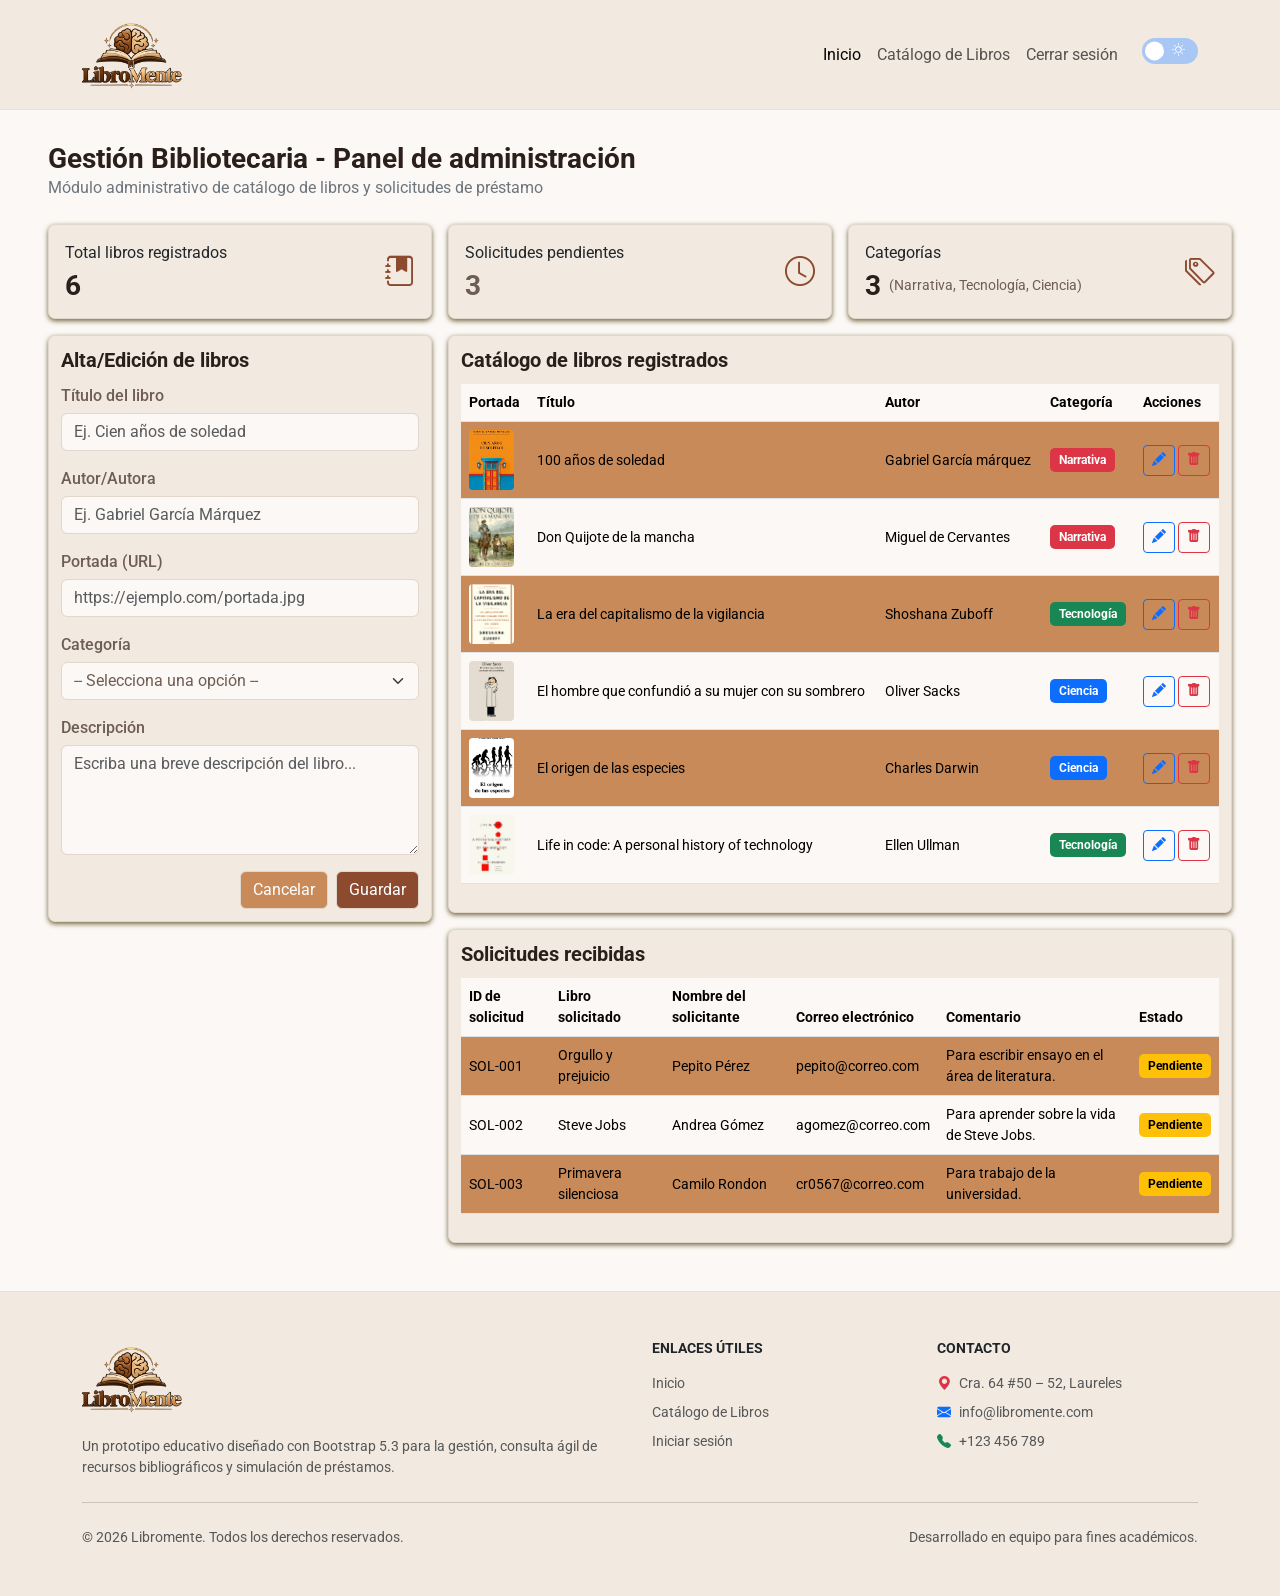
==== commit aa4f340b: "style:cambiar color admin y tema oscuro" ====
--- a/pages/admin.html
+++ b/pages/admin.html
@@ -31,7 +31,7 @@
 
   <body>
     <nav
-      class="navbar navbar-expand-lg bg-body-tertiary sticky-top border-bottom"
+      class="navbar navbar-expand-lg sticky-top border-bottom"
     >
       <div class="container">
         <a class="navbar-brand fw-bold" href="../index.html">
@@ -139,7 +139,7 @@
               <p class="mb-1">Categorías</p>
               <div class="d-flex align-items-center gap-2">
                 <h2 class="numero-indicador mb-0">3</h2>
-                <small class="text-secondary">
+                <small>
                   (Narrativa, Tecnología, Ciencia)
                 </small>
               </div>
@@ -252,7 +252,7 @@
 
               <div class="table-responsive">
                 <table class="table table-striped table-hover align-middle">
-                  <thead class="table-light">
+                  <thead class="table-title">
                     <tr>
                       <th scope="col">Portada</th>
                       <th scope="col">Título</th>
@@ -455,7 +455,7 @@
 
               <div class="table-responsive">
                 <table class="table table-striped table-hover align-middle">
-                  <thead class="table-light">
+                  <thead class="table-title">
                     <tr>
                       <th scope="col">ID de solicitud</th>
                       <th scope="col">Libro solicitado</th>
@@ -508,7 +508,7 @@
       </div>
     </main>
 
-    <footer class="bg-body-tertiary text-body-secondary py-5 border-top mt-5">
+    <footer class="text-body-secondary py-5 border-top mt-5">
       <div class="container">
         <div class="row g-4">
           <div class="col-lg-6">
--- a/styles/admin.css
+++ b/styles/admin.css
@@ -1,34 +1,65 @@
 :root {
-/* Paleta de colores */
-    --apricot-cream: #e8c99c;
-    --olive-wood: #766741;
-    --faded-copper: #957b4b;
-    --olive-wood-2: #806443;
+    --background: #FBF8F5;  /* Fondo Base / Lienzo */
+    --bg-cards: #F2EAE1;    /* Superficie / Tarjetas / Modales */
+    --main-text: #2A1F1B;   /* Texto Principal (Encabezados y lectura) */
+    --second-text: #6E5D53; /* Texto Secundario / Metadatos (Autor, género, fecha) */
+    --border: #E2D7CC;      /* Bordes */
+    --main-btn: #8C4A2F;    /* Color directo botón (No hover) */
+    --second-btn: #C88A58;  /* Hover, etiquetas, tags */
+
     --fuente-principal: 'Roboto', sans-serif;
 }
 
+[data-bs-theme="light"] {
+    --background: #FBF8F5; 
+    --bg-cards: #F2EAE1;    
+    --main-text: #2A1F1B;   
+    --second-text: #6E5D53; 
+    --border: #E2D7CC;      
+    --main-btn: #8C4A2F;    
+    --second-btn: #C88A58;  
+}
+
+[data-bs-theme="dark"] { 
+    --background: #181311;  
+    --bg-cards: #241C18;  
+    --main-text: #F3ECE4; 
+    --second-text: #B5A599; 
+    --border: #3D312A; 
+    --main-btn: #D97746; 
+    --second-btn: #E5A96E; 
+}
+
 
 body {
-    background-color: var(--apricot-cream);
+    background-color: var(--background);
     font-family: var(--fuente-principal);
-    color: #000000;
+    color: var(--main-text);
+}
+
+.navbar, footer {
+    background-color: var(--bg-cards);
 }
 
 h3 {
-    color: var(--olive-wood);
+    color: var(--second-text);
+}
+
+small {
+    color: var(--second-text);
 }
 
 .titulo-panel {
     font-size: 28px;
     font-weight: bold;
     margin-bottom: 0;
-    color: var(--olive-wood);
+    color: var(--main-text);
 }
 
 /* Tarjetas informativas */
 .tarjeta-indicador {
-    background-color: #ffffff;
-    border: 1px solid var(--faded-copper);
+    background-color: var(--bg-cards);
+    border: 1px solid var(--border);
     border-radius: 7px;
     box-shadow: 0 2px 5px #766741;
 }
@@ -37,25 +68,25 @@
 .numero-indicador {
     font-size: 28px;
     font-weight: bold;
-    color: var(--olive-wood);
+    color: var(--main-text);
 }
 
 /* Número de solicitudes pendientes */
 .numero-pendiente {
-    color: var(--faded-copper);
+    color: var(--second-text);
 }
 
 /* Iconos de las tarjetas */
 .icono-tarjeta {
     font-size: 30px;
-    color: var(--olive-wood-2);
+    color: var(--main-btn);
 }
 
 /* Tarjetas que contienen el formulario y las tablas */
 .panel-contenido {
     padding: 12px;
-    background-color: #ffffff;
-    border: 1px solid var(--faded-copper);
+    background-color: var(--bg-cards);
+    border: 1px solid var(--border);
     border-radius: 7px;
     box-shadow: 0 2px 5px #766741;
 }
@@ -65,52 +96,54 @@
     font-size: 20px;
     font-weight: bold;
     margin-bottom: 12px;
-    color: var(--olive-wood);
+    color: var(--main-text);
 }
 
 /* Labels del formulario */
 .form-label {
     font-weight: 500;
     margin-bottom: 5px;
-    color: var(--olive-wood);
+    color: var(--second-text);
 }
 
 /* Campos del formulario */
 .form-control {
-    background-color: #ffffff;
+    background-color: var(--background);
     color: #000000;
-    border: 1px solid var(--faded-copper);
+    border: 1px solid var(--border);
     border-radius: 6px;
 }
 
 .form-select {
-    background-color: #ffffff;
-    color: #000000;
-    border: 1px solid var(--faded-copper);
+    background-color: var(--background);
+    color: var(--second-text);
+    border: 1px solid var(--border);
     border-radius: 6px;
 }
 
 /* Botón de guardar */
 .btn-primary {
-    background-color: var(--olive-wood-2);
-    border-color: var(--olive-wood-2);
+    background-color: var(--main-btn);
+    border-color: var(--border);
 }
 
 .btn-primary:hover {
-    background-color: var(--olive-wood);
-    border-color: var(--olive-wood);
+    background-color: var(--second-btn);
+    border-color: var(--border);
+    color: #000000;
 }
 
 /* Botón cancelar */
 .btn-outline-secondary {
-    color: var(--olive-wood);
-    border-color: var(--olive-wood);
+    background-color: var(--second-btn);
+    border-color: var(--border);
+    color: #ffffff;
 }
 
 .btn-outline-secondary:hover {
-    background-color: var(--olive-wood);
-    border-color: var(--olive-wood);
-    color: #ffffff;
+    background-color: var(--main-btn);
+    border-color: var(--border);
+    color: #000000;
 }
 
 /* Portadas */
@@ -124,14 +157,15 @@
 .table {
     font-size: 14px;
     --bs-table-color: #000000;
-    --bs-table-bg: #ffffff;
-    --bs-table-striped-bg: var(--apricot-cream);
-    --bs-table-hover-bg: var(--faded-copper);
-}
-
-.table th {
-    font-weight: 600;
-}
+    --bs-table-bg: var(--background);
+    --bs-table-striped-bg: var(--second-btn);
+    --bs-table-hover-bg: var(--main-btn);
+}
+
+.table-title {
+    background-color: var(--bg-cards);
+}
+
 
 /* Etiquetas de categoría */
 .badge {
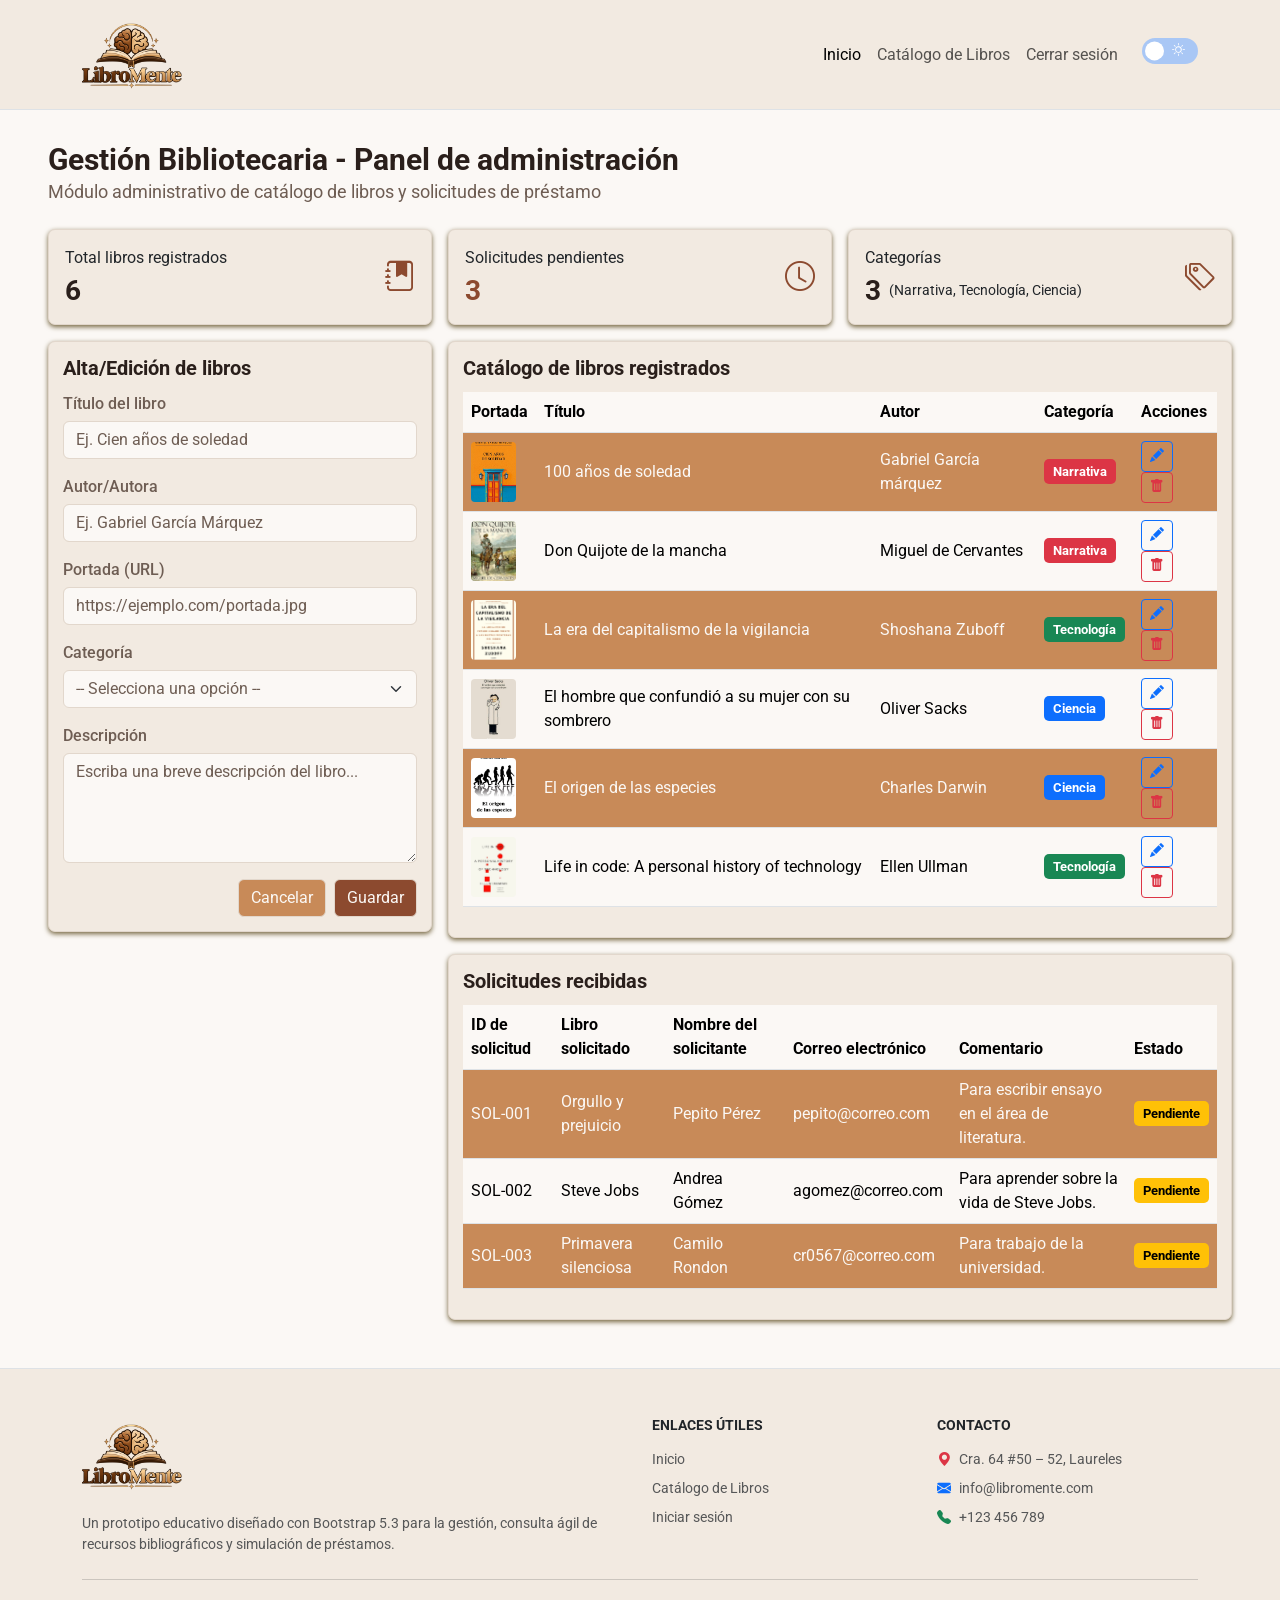
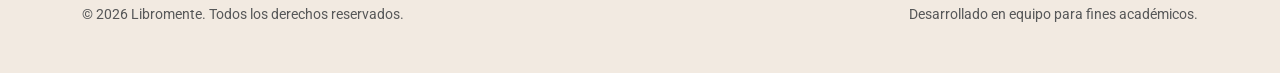
==== commit e695f36d: "feat: agregar transisciones a las tarjetas indicadoras y adecuar colores a tablas" ====
--- a/pages/admin.html
+++ b/pages/admin.html
@@ -49,7 +49,7 @@
               >
             </li>
             <li class="nav-item">
-              <a class="nav-link" href="">Catálogo de Libros</a>
+              <a class="nav-link" href="../pages/catalogo.html">Catálogo de Libros</a>
             </li>
             <li class="nav-item">
               <a class="nav-link" href="#" id="cerrarSesion">Cerrar sesión</a>
@@ -86,7 +86,7 @@
         Gestión Bibliotecaria - Panel de administración
       </h1>
 
-      <p class="text-secondary mb-0">
+      <p class="mb-0">
         Módulo administrativo de catálogo de libros y solicitudes de préstamo
       </p>
     </header>
@@ -173,6 +173,7 @@
                   id="titulo"
                   class="form-control"
                   placeholder="Ej. Cien años de soledad"
+                  required
                 />
               </div>
 
@@ -186,6 +187,7 @@
                   id="autor"
                   class="form-control"
                   placeholder="Ej. Gabriel García Márquez"
+                  required
                 />
               </div>
 
@@ -199,6 +201,7 @@
                   id="portada"
                   class="form-control"
                   placeholder="https://ejemplo.com/portada.jpg"
+                  required
                 />
               </div>
 
@@ -252,7 +255,7 @@
 
               <div class="table-responsive">
                 <table class="table table-striped table-hover align-middle">
-                  <thead class="table-title">
+                  <thead>
                     <tr>
                       <th scope="col">Portada</th>
                       <th scope="col">Título</th>
@@ -455,7 +458,7 @@
 
               <div class="table-responsive">
                 <table class="table table-striped table-hover align-middle">
-                  <thead class="table-title">
+                  <thead>
                     <tr>
                       <th scope="col">ID de solicitud</th>
                       <th scope="col">Libro solicitado</th>
--- a/styles/admin.css
+++ b/styles/admin.css
@@ -6,6 +6,7 @@
     --border: #E2D7CC;      /* Bordes */
     --main-btn: #8C4A2F;    /* Color directo botón (No hover) */
     --second-btn: #C88A58;  /* Hover, etiquetas, tags */
+    --negro: #000000;  /* Para texto negro de botones hover */
 
     --fuente-principal: 'Roboto', sans-serif;
 }
@@ -18,6 +19,7 @@
     --border: #E2D7CC;      
     --main-btn: #8C4A2F;    
     --second-btn: #C88A58;  
+    --negro: #000000;
 }
 
 [data-bs-theme="dark"] { 
@@ -27,7 +29,8 @@
     --second-text: #B5A599; 
     --border: #3D312A; 
     --main-btn: #D97746; 
-    --second-btn: #E5A96E; 
+    --second-btn: #E5A96E;
+    --negro: #ffffff;
 }
 
 
@@ -41,19 +44,16 @@
     background-color: var(--bg-cards);
 }
 
-h3 {
-    color: var(--second-text);
-}
-
-small {
-    color: var(--second-text);
-}
-
 .titulo-panel {
-    font-size: 28px;
+    font-size: 30px;
     font-weight: bold;
     margin-bottom: 0;
     color: var(--main-text);
+}
+
+header p {
+    font-size: 18px;
+    color: var(--second-text);
 }
 
 /* Tarjetas informativas */
@@ -62,6 +62,11 @@
     border: 1px solid var(--border);
     border-radius: 7px;
     box-shadow: 0 2px 5px #766741;
+    transition: transform 0.2s ease;
+}
+
+.tarjeta-indicador:hover {
+    transform: scale(0.986);
 }
 
 /* Número de las tarjetas */
@@ -73,7 +78,7 @@
 
 /* Número de solicitudes pendientes */
 .numero-pendiente {
-    color: var(--second-text);
+    color: var(--main-btn);
 }
 
 /* Iconos de las tarjetas */
@@ -84,7 +89,7 @@
 
 /* Tarjetas que contienen el formulario y las tablas */
 .panel-contenido {
-    padding: 12px;
+    padding: 14px;
     background-color: var(--bg-cards);
     border: 1px solid var(--border);
     border-radius: 7px;
@@ -106,6 +111,11 @@
     color: var(--second-text);
 }
 
+.form-control:focus {
+    box-shadow: 0 0 6px 2px var(--main-text);
+    border-color: var(--border);
+}
+
 /* Campos del formulario */
 .form-control {
     background-color: var(--background);
@@ -114,6 +124,10 @@
     border-radius: 6px;
 }
 
+.form-control::placeholder {
+    color: var(--second-text);
+}
+
 .form-select {
     background-color: var(--background);
     color: var(--second-text);
@@ -125,25 +139,26 @@
 .btn-primary {
     background-color: var(--main-btn);
     border-color: var(--border);
+    color: var(--background);
 }
 
 .btn-primary:hover {
     background-color: var(--second-btn);
     border-color: var(--border);
-    color: #000000;
+    color: var(--negro);
 }
 
 /* Botón cancelar */
 .btn-outline-secondary {
     background-color: var(--second-btn);
     border-color: var(--border);
-    color: #ffffff;
+    color: var(--background);
 }
 
 .btn-outline-secondary:hover {
     background-color: var(--main-btn);
     border-color: var(--border);
-    color: #000000;
+    color: var(--negro);
 }
 
 /* Portadas */
@@ -155,21 +170,17 @@
 }
 
 .table {
-    font-size: 14px;
-    --bs-table-color: #000000;
+    font-size: 16px;
     --bs-table-bg: var(--background);
     --bs-table-striped-bg: var(--second-btn);
+    --bs-table-striped-color: var(--background);
     --bs-table-hover-bg: var(--main-btn);
-}
-
-.table-title {
-    background-color: var(--bg-cards);
 }
 
 
 /* Etiquetas de categoría */
 .badge {
-    font-size: 12px;
+    font-size: 13px;
     padding: 6px 9px;
     border-radius: 5px;
 }
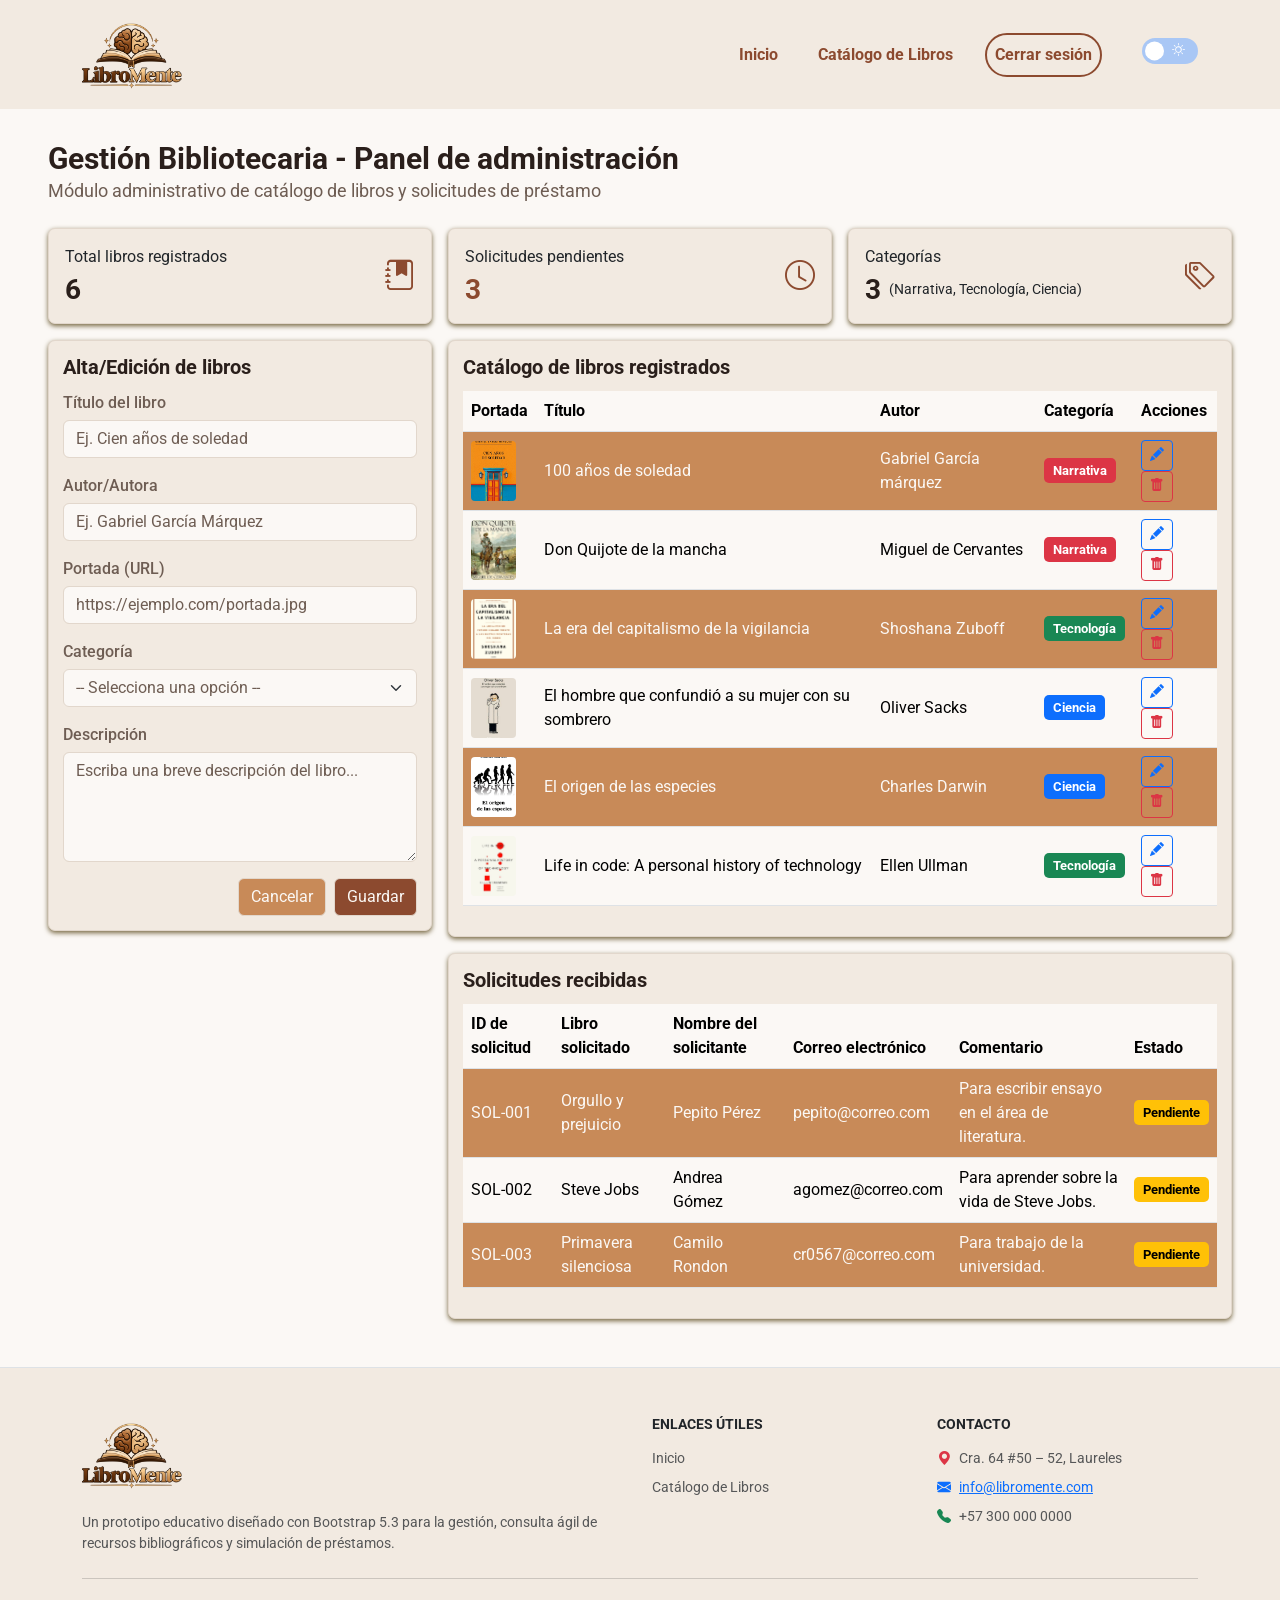
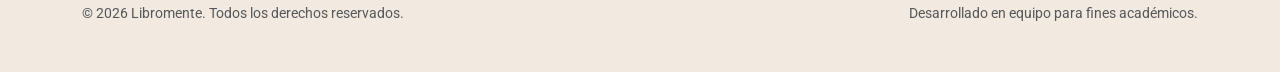
==== commit 2cf90add: "feat: mejorar la navbar y el footer" ====
--- a/pages/admin.html
+++ b/pages/admin.html
@@ -1,597 +1,471 @@
 <!doctype html>
 <html lang="es">
-  <head>
-    <meta charset="UTF-8" />
-    <meta name="viewport" content="width=device-width, initial-scale=1.0" />
-    <title>Panel de administración</title>
-
-    <!-- Fuente de texto -->
-    <link rel="preconnect" href="https://fonts.googleapis.com" />
-    <link rel="preconnect" href="https://fonts.gstatic.com" crossorigin />
-    <link
-      href="https://fonts.googleapis.com/css2?family=Roboto:ital,wght@0,100..900;1,100..900&display=swap"
-      rel="stylesheet"
-    />
-
-    <!-- Bootstrap -->
-    <link
-      rel="stylesheet"
-      href="https://cdn.jsdelivr.net/npm/bootstrap@5.3.8/dist/css/bootstrap.min.css"
-    />
-    <link
-      rel="stylesheet"
-      href="https://cdn.jsdelivr.net/npm/bootstrap-icons@1.11.1/font/bootstrap-icons.css"
-    />
-
-    <!-- CSS -->
-    <link rel="stylesheet" href="../styles/admin.css" />
-  </head>
-
-
-
-  <body>
-    <nav
-      class="navbar navbar-expand-lg sticky-top border-bottom"
-    >
-      <div class="container">
-        <a class="navbar-brand fw-bold" href="../index.html">
-          <img
-            src="../img/logo.png"
-            alt="Logo"
-            class="logo flex-row d-inline-block align-text-top me-2"
-          />
-        </a>
-        <div class="collapse navbar-collapse" id="navbar">
-          <ul class="navbar-nav ms-auto align-items-center">
-            <li class="nav-item">
-              <a class="nav-link active" aria-current="page" href="index.html"
-                >Inicio</a
-              >
-            </li>
-            <li class="nav-item">
-              <a class="nav-link" href="../pages/catalogo.html">Catálogo de Libros</a>
-            </li>
-            <li class="nav-item">
-              <a class="nav-link" href="#" id="cerrarSesion">Cerrar sesión</a>
-            </li>
-
-            <li class="nav-item ms-lg-3 mt-2 mt-lg-0">
-              <label class="tema-switch" for="tema-switch">
-                <input
-                  class="tema-switch-input"
-                  type="checkbox"
-                  role="switch"
-                  id="tema-switch"
-                  aria-label="Cambiar tema"
-                />
-
-                <span class="tema-switch-slider" aria-hidden="true">
-                  <span class="tema-switch-luna">
-                    <i class="bi bi-moon"></i>
-                  </span>
-
-                  <span class="tema-switch-sol">
-                    <i class="bi bi-sun"></i>
-                  </span>
+
+<head>
+  <meta charset="UTF-8" />
+  <meta name="viewport" content="width=device-width, initial-scale=1.0" />
+  <title>Panel de administración</title>
+
+  <!-- Fuente de texto -->
+  <link rel="preconnect" href="https://fonts.googleapis.com" />
+  <link rel="preconnect" href="https://fonts.gstatic.com" crossorigin />
+  <link href="https://fonts.googleapis.com/css2?family=Roboto:ital,wght@0,100..900;1,100..900&display=swap"
+    rel="stylesheet" />
+
+  <!-- Bootstrap -->
+  <link rel="stylesheet" href="https://cdn.jsdelivr.net/npm/bootstrap@5.3.8/dist/css/bootstrap.min.css" />
+  <link rel="stylesheet" href="https://cdn.jsdelivr.net/npm/bootstrap-icons@1.11.1/font/bootstrap-icons.css" />
+
+  <!-- CSS -->
+  <link rel="stylesheet" href="../styles/admin.css" />
+</head>
+
+
+
+<body>
+  <nav class="navbar navbar-expand-lg sticky-top">
+    <div class="container">
+      <a class="navbar-brand fw-bold" href="index.html">
+        <img src="../img/logo.png" alt="Logo" class="logo flex-row d-inline-block align-text-top me-2">
+      </a>
+      <button class="navbar-toggler" type="button" data-bs-toggle="collapse" data-bs-target="#navbarSupportedContent"
+        aria-controls="navbarSupportedContent" aria-expanded="false" aria-label="Toggle navigation">
+        <span class="navbar-toggler-icon"></span>
+      </button>
+      <div class="collapse navbar-collapse" id="navbarSupportedContent">
+        <ul class="navbar-nav ms-auto align-items-center fw-bold">
+          <li class="nav-item me-4">
+            <a class="nav-link active navegacion" aria-current="page" href="index.html">Inicio</a>
+          </li>
+          <li class="nav-item me-4">
+            <a class="nav-link navegacion" href="./pages/catalogo.html">Catálogo de Libros</a>
+          </li>
+          <li class="nav-item me-4">
+            <a class="nav-link rounded-pill inicio" href="#" id="cerrarSesion">Cerrar sesión</a>
+          </li>
+          <li class="nav-item ms-lg-3 mt-2 mt-lg-0">
+            <label class="tema-switch" for="tema-switch">
+              <input class="tema-switch-input" type="checkbox" role="switch" id="tema-switch"
+                aria-label="Cambiar tema" />
+
+              <span class="tema-switch-slider" aria-hidden="true">
+                <span class="tema-switch-luna">
+                  <i class="bi bi-moon"></i>
                 </span>
+
+                <span class="tema-switch-sol">
+                  <i class="bi bi-sun"></i>
+                </span>
+              </span>
+            </label>
+          </li>
+        </ul>
+      </div>
+    </div>
+  </nav>
+
+  <header class="container-fluid px-5 py-2 mt-4 mb-3">
+    <h1 class="titulo-panel">
+      Gestión Bibliotecaria - Panel de administración
+    </h1>
+
+    <p class="mb-0">
+      Módulo administrativo de catálogo de libros y solicitudes de préstamo
+    </p>
+  </header>
+
+  <!-- Tarjetas indicadoras -->
+  <div class="row px-5 g-3 mb-3">
+    <!-- Total de libros -->
+    <div class="col-12 col-md-4">
+      <div class="card tarjeta-indicador h-100">
+        <div class="card-body d-flex justify-content-between align-items-center">
+          <div>
+            <p class="mb-1">Total libros registrados</p>
+            <h2 class="numero-indicador mb-0">6</h2>
+          </div>
+
+          <span class="icono-tarjeta">
+            <i class="bi bi-journal-bookmark-fill"></i>
+          </span>
+        </div>
+      </div>
+    </div>
+
+    <!-- Solicitudes pendientes -->
+    <div class="col-12 col-md-4">
+      <div class="card tarjeta-indicador h-100">
+        <div class="card-body d-flex justify-content-between align-items-center">
+          <div>
+            <p class="mb-1">Solicitudes pendientes</p>
+            <h2 class="numero-indicador numero-pendiente mb-0">3</h2>
+          </div>
+
+          <span class="icono-tarjeta">
+            <i class="bi bi-clock"></i>
+          </span>
+        </div>
+      </div>
+    </div>
+
+    <!-- Categorías -->
+    <div class="col-12 col-md-4">
+      <div class="card tarjeta-indicador h-100">
+        <div class="card-body d-flex justify-content-between align-items-center">
+          <div>
+            <p class="mb-1">Categorías</p>
+            <div class="d-flex align-items-center gap-2">
+              <h2 class="numero-indicador mb-0">3</h2>
+              <small>
+                (Narrativa, Tecnología, Ciencia)
+              </small>
+            </div>
+          </div>
+
+          <span class="icono-tarjeta">
+            <i class="bi bi-tags"></i>
+          </span>
+        </div>
+      </div>
+    </div>
+  </div>
+
+  <main class="container-fluid px-5">
+    <div class="row g-3">
+      <!-- Formulario -->
+      <div class="col-12 col-lg-4">
+        <div class="card panel-contenido">
+          <h2 class="titulo-seccion">Alta/Edición de libros</h2>
+
+          <form method="post">
+            <!-- Titulos -->
+            <div class="mb-3">
+              <label for="titulo" class="form-label">
+                Título del libro
               </label>
-            </li>
-          </ul>
-        </div>
-      </div>
-    </nav>
-
-    <header class="container-fluid px-5 py-2 mt-4 mb-3">
-      <h1 class="titulo-panel">
-        Gestión Bibliotecaria - Panel de administración
-      </h1>
-
-      <p class="mb-0">
-        Módulo administrativo de catálogo de libros y solicitudes de préstamo
-      </p>
-    </header>
-
-    <!-- Tarjetas indicadoras -->
-    <div class="row px-5 g-3 mb-3">
-      <!-- Total de libros -->
-      <div class="col-12 col-md-4">
-        <div class="card tarjeta-indicador h-100">
-          <div
-            class="card-body d-flex justify-content-between align-items-center"
-          >
-            <div>
-              <p class="mb-1">Total libros registrados</p>
-              <h2 class="numero-indicador mb-0">6</h2>
-            </div>
-
-            <span class="icono-tarjeta">
-              <i class="bi bi-journal-bookmark-fill"></i>
-            </span>
+
+              <input type="text" name="titulo" id="titulo" class="form-control" placeholder="Ej. Cien años de soledad"
+                required />
+            </div>
+
+            <!-- Autor -->
+            <div class="mb-3">
+              <label for="autor" class="form-label"> Autor/Autora </label>
+
+              <input type="text" name="autor" id="autor" class="form-control" placeholder="Ej. Gabriel García Márquez"
+                required />
+            </div>
+
+            <!-- Portada -->
+            <div class="mb-3">
+              <label for="portada" class="form-label"> Portada (URL) </label>
+
+              <input type="url" name="portada" id="portada" class="form-control"
+                placeholder="https://ejemplo.com/portada.jpg" required />
+            </div>
+
+            <!-- Categoría -->
+            <div class="mb-3">
+              <label for="categoria" class="form-label"> Categoría </label>
+
+              <select name="categoria" id="categoria" class="form-select">
+                <option value="" disabled selected>
+                  -- Selecciona una opción --
+                </option>
+                <option value="Narrativa">Narrativa</option>
+                <option value="Tecnología">Tecnología</option>
+                <option value="Ciencia">Ciencia</option>
+              </select>
+            </div>
+
+            <!-- Descripción -->
+            <div class="mb-3">
+              <label for="descripcion" class="form-label">
+                Descripción
+              </label>
+
+              <textarea name="descripcion" id="descripcion" class="form-control" rows="4"
+                placeholder="Escriba una breve descripción del libro..."></textarea>
+            </div>
+
+            <!-- Botones -->
+            <div class="d-flex justify-content-end gap-2">
+              <button type="button" class="btn btn-outline-secondary">
+                Cancelar
+              </button>
+
+              <button type="submit" class="btn btn-primary">Guardar</button>
+            </div>
+          </form>
+        </div>
+      </div>
+
+      <!-- Tablas -->
+      <div class="col-12 col-lg-8">
+        <div class="d-flex flex-column gap-3">
+          <!-- Tabla de libros -->
+          <div class="card panel-contenido">
+            <h2 class="titulo-seccion">Catálogo de libros registrados</h2>
+
+            <div class="table-responsive">
+              <table class="table table-striped table-hover align-middle">
+                <thead>
+                  <tr>
+                    <th scope="col">Portada</th>
+                    <th scope="col">Título</th>
+                    <th scope="col">Autor</th>
+                    <th scope="col">Categoría</th>
+                    <th scope="col">Acciones</th>
+                  </tr>
+                </thead>
+
+                <tbody>
+                  <tr>
+                    <td>
+                      <img src="../img/100añosdesoledad.jpg" alt="Imagen" class="portada-libro" />
+                    </td>
+                    <td>100 años de soledad</td>
+                    <td>Gabriel García márquez</td>
+                    <td>
+                      <span class="badge text-bg-danger">Narrativa</span>
+                    </td>
+                    <td>
+                      <button type="button" class="btn btn-sm btn-outline-primary">
+                        <i class="bi bi-pencil-fill"></i>
+                      </button>
+
+                      <button type="button" class="btn btn-sm btn-outline-danger">
+                        <i class="bi bi-trash-fill"></i>
+                      </button>
+                    </td>
+                  </tr>
+
+                  <tr>
+                    <td>
+                      <img src="../img/donquijote.jpg" alt="Imagen" class="portada-libro" />
+                    </td>
+                    <td>Don Quijote de la mancha</td>
+                    <td>Miguel de Cervantes</td>
+                    <td>
+                      <span class="badge text-bg-danger">Narrativa</span>
+                    </td>
+                    <td>
+                      <button type="button" class="btn btn-sm btn-outline-primary">
+                        <i class="bi bi-pencil-fill"></i>
+                      </button>
+
+                      <button type="button" class="btn btn-sm btn-outline-danger">
+                        <i class="bi bi-trash-fill"></i>
+                      </button>
+                    </td>
+                  </tr>
+
+                  <tr>
+                    <td>
+                      <img src="../img/eradecapitdevig.png" alt="Imagen" class="portada-libro" />
+                    </td>
+                    <td>La era del capitalismo de la vigilancia</td>
+                    <td>Shoshana Zuboff</td>
+                    <td>
+                      <span class="badge text-bg-success">Tecnología</span>
+                    </td>
+                    <td>
+                      <button type="button" class="btn btn-sm btn-outline-primary">
+                        <i class="bi bi-pencil-fill"></i>
+                      </button>
+
+                      <button type="button" class="btn btn-sm btn-outline-danger">
+                        <i class="bi bi-trash-fill"></i>
+                      </button>
+                    </td>
+                  </tr>
+
+                  <tr>
+                    <td>
+                      <img src="../img/confasumujerconsombrero.jpeg" alt="Imagen" class="portada-libro" />
+                    </td>
+                    <td>
+                      El hombre que confundió a su mujer con su sombrero
+                    </td>
+                    <td>Oliver Sacks</td>
+                    <td>
+                      <span class="badge text-bg-primary">Ciencia</span>
+                    </td>
+                    <td>
+                      <button type="button" class="btn btn-sm btn-outline-primary">
+                        <i class="bi bi-pencil-fill"></i>
+                      </button>
+
+                      <button type="button" class="btn btn-sm btn-outline-danger">
+                        <i class="bi bi-trash-fill"></i>
+                      </button>
+                    </td>
+                  </tr>
+
+                  <tr>
+                    <td>
+                      <img src="../img/el-origen-de-las-especies-19.jpg" alt="Imagen" class="portada-libro" />
+                    </td>
+                    <td>El origen de las especies</td>
+                    <td>Charles Darwin</td>
+                    <td>
+                      <span class="badge text-bg-primary">Ciencia</span>
+                    </td>
+                    <td>
+                      <button type="button" class="btn btn-sm btn-outline-primary">
+                        <i class="bi bi-pencil-fill"></i>
+                      </button>
+
+                      <button type="button" class="btn btn-sm btn-outline-danger">
+                        <i class="bi bi-trash-fill"></i>
+                      </button>
+                    </td>
+                  </tr>
+
+                  <tr>
+                    <td>
+                      <img src="../img/lifeincode.jpeg" alt="Imagen" class="portada-libro" />
+                    </td>
+                    <td>Life in code: A personal history of technology</td>
+                    <td>Ellen Ullman</td>
+                    <td>
+                      <span class="badge text-bg-success">Tecnología</span>
+                    </td>
+                    <td>
+                      <button type="button" class="btn btn-sm btn-outline-primary">
+                        <i class="bi bi-pencil-fill"></i>
+                      </button>
+
+                      <button type="button" class="btn btn-sm btn-outline-danger">
+                        <i class="bi bi-trash-fill"></i>
+                      </button>
+                    </td>
+                  </tr>
+                </tbody>
+              </table>
+            </div>
           </div>
-        </div>
-      </div>
-
-      <!-- Solicitudes pendientes -->
-      <div class="col-12 col-md-4">
-        <div class="card tarjeta-indicador h-100">
-          <div
-            class="card-body d-flex justify-content-between align-items-center"
-          >
-            <div>
-              <p class="mb-1">Solicitudes pendientes</p>
-              <h2 class="numero-indicador numero-pendiente mb-0">3</h2>
-            </div>
-
-            <span class="icono-tarjeta">
-              <i class="bi bi-clock"></i>
-            </span>
+
+          <!-- Tabla de solicitudes -->
+          <div class="card panel-contenido">
+            <h2 class="titulo-seccion">Solicitudes recibidas</h2>
+
+            <div class="table-responsive">
+              <table class="table table-striped table-hover align-middle">
+                <thead>
+                  <tr>
+                    <th scope="col">ID de solicitud</th>
+                    <th scope="col">Libro solicitado</th>
+                    <th scope="col">Nombre del solicitante</th>
+                    <th scope="col">Correo electrónico</th>
+                    <th scope="col">Comentario</th>
+                    <th scope="col">Estado</th>
+                  </tr>
+                </thead>
+
+                <tbody>
+                  <tr>
+                    <td>SOL-001</td>
+                    <td>Orgullo y prejuicio</td>
+                    <td>Pepito Pérez</td>
+                    <td>pepito@correo.com</td>
+                    <td>Para escribir ensayo en el área de literatura.</td>
+                    <td>
+                      <span class="badge text-bg-warning">Pendiente</span>
+                    </td>
+                  </tr>
+
+                  <tr>
+                    <td>SOL-002</td>
+                    <td>Steve Jobs</td>
+                    <td>Andrea Gómez</td>
+                    <td>agomez@correo.com</td>
+                    <td>Para aprender sobre la vida de Steve Jobs.</td>
+                    <td>
+                      <span class="badge text-bg-warning">Pendiente</span>
+                    </td>
+                  </tr>
+
+                  <tr>
+                    <td>SOL-003</td>
+                    <td>Primavera silenciosa</td>
+                    <td>Camilo Rondon</td>
+                    <td>cr0567@correo.com</td>
+                    <td>Para trabajo de la universidad.</td>
+                    <td>
+                      <span class="badge text-bg-warning">Pendiente</span>
+                    </td>
+                  </tr>
+                </tbody>
+              </table>
+            </div>
           </div>
         </div>
       </div>
-
-      <!-- Categorías -->
-      <div class="col-12 col-md-4">
-        <div class="card tarjeta-indicador h-100">
-          <div
-            class="card-body d-flex justify-content-between align-items-center"
-          >
-            <div>
-              <p class="mb-1">Categorías</p>
-              <div class="d-flex align-items-center gap-2">
-                <h2 class="numero-indicador mb-0">3</h2>
-                <small>
-                  (Narrativa, Tecnología, Ciencia)
-                </small>
-              </div>
-            </div>
-
-            <span class="icono-tarjeta">
-              <i class="bi bi-tags"></i>
-            </span>
-          </div>
-        </div>
-      </div>
     </div>
-
-    <main class="container-fluid px-5">
-      <div class="row g-3">
-        <!-- Formulario -->
-        <div class="col-12 col-lg-4">
-          <div class="card panel-contenido">
-            <h2 class="titulo-seccion">Alta/Edición de libros</h2>
-
-            <form method="post">
-              <!-- Titulos -->
-              <div class="mb-3">
-                <label for="titulo" class="form-label">
-                  Título del libro
-                </label>
-
-                <input
-                  type="text"
-                  name="titulo"
-                  id="titulo"
-                  class="form-control"
-                  placeholder="Ej. Cien años de soledad"
-                  required
-                />
-              </div>
-
-              <!-- Autor -->
-              <div class="mb-3">
-                <label for="autor" class="form-label"> Autor/Autora </label>
-
-                <input
-                  type="text"
-                  name="autor"
-                  id="autor"
-                  class="form-control"
-                  placeholder="Ej. Gabriel García Márquez"
-                  required
-                />
-              </div>
-
-              <!-- Portada -->
-              <div class="mb-3">
-                <label for="portada" class="form-label"> Portada (URL) </label>
-
-                <input
-                  type="url"
-                  name="portada"
-                  id="portada"
-                  class="form-control"
-                  placeholder="https://ejemplo.com/portada.jpg"
-                  required
-                />
-              </div>
-
-              <!-- Categoría -->
-              <div class="mb-3">
-                <label for="categoria" class="form-label"> Categoría </label>
-
-                <select name="categoria" id="categoria" class="form-select">
-                  <option value="" disabled selected>
-                    -- Selecciona una opción --
-                  </option>
-                  <option value="Narrativa">Narrativa</option>
-                  <option value="Tecnología">Tecnología</option>
-                  <option value="Ciencia">Ciencia</option>
-                </select>
-              </div>
-
-              <!-- Descripción -->
-              <div class="mb-3">
-                <label for="descripcion" class="form-label">
-                  Descripción
-                </label>
-
-                <textarea
-                  name="descripcion"
-                  id="descripcion"
-                  class="form-control"
-                  rows="4"
-                  placeholder="Escriba una breve descripción del libro..."
-                ></textarea>
-              </div>
-
-              <!-- Botones -->
-              <div class="d-flex justify-content-end gap-2">
-                <button type="button" class="btn btn-outline-secondary">
-                  Cancelar
-                </button>
-
-                <button type="submit" class="btn btn-primary">Guardar</button>
-              </div>
-            </form>
-          </div>
-        </div>
-
-        <!-- Tablas -->
-        <div class="col-12 col-lg-8">
-          <div class="d-flex flex-column gap-3">
-            <!-- Tabla de libros -->
-            <div class="card panel-contenido">
-              <h2 class="titulo-seccion">Catálogo de libros registrados</h2>
-
-              <div class="table-responsive">
-                <table class="table table-striped table-hover align-middle">
-                  <thead>
-                    <tr>
-                      <th scope="col">Portada</th>
-                      <th scope="col">Título</th>
-                      <th scope="col">Autor</th>
-                      <th scope="col">Categoría</th>
-                      <th scope="col">Acciones</th>
-                    </tr>
-                  </thead>
-
-                  <tbody>
-                    <tr>
-                      <td>
-                        <img
-                          src="../img/100añosdesoledad.jpg"
-                          alt="Imagen"
-                          class="portada-libro"
-                        />
-                      </td>
-                      <td>100 años de soledad</td>
-                      <td>Gabriel García márquez</td>
-                      <td>
-                        <span class="badge text-bg-danger">Narrativa</span>
-                      </td>
-                      <td>
-                        <button
-                          type="button"
-                          class="btn btn-sm btn-outline-primary"
-                        >
-                          <i class="bi bi-pencil-fill"></i>
-                        </button>
-
-                        <button
-                          type="button"
-                          class="btn btn-sm btn-outline-danger"
-                        >
-                          <i class="bi bi-trash-fill"></i>
-                        </button>
-                      </td>
-                    </tr>
-
-                    <tr>
-                      <td>
-                        <img
-                          src="../img/donquijote.jpg"
-                          alt="Imagen"
-                          class="portada-libro"
-                        />
-                      </td>
-                      <td>Don Quijote de la mancha</td>
-                      <td>Miguel de Cervantes</td>
-                      <td>
-                        <span class="badge text-bg-danger">Narrativa</span>
-                      </td>
-                      <td>
-                        <button
-                          type="button"
-                          class="btn btn-sm btn-outline-primary"
-                        >
-                          <i class="bi bi-pencil-fill"></i>
-                        </button>
-
-                        <button
-                          type="button"
-                          class="btn btn-sm btn-outline-danger"
-                        >
-                          <i class="bi bi-trash-fill"></i>
-                        </button>
-                      </td>
-                    </tr>
-
-                    <tr>
-                      <td>
-                        <img
-                          src="../img/eradecapitdevig.png"
-                          alt="Imagen"
-                          class="portada-libro"
-                        />
-                      </td>
-                      <td>La era del capitalismo de la vigilancia</td>
-                      <td>Shoshana Zuboff</td>
-                      <td>
-                        <span class="badge text-bg-success">Tecnología</span>
-                      </td>
-                      <td>
-                        <button
-                          type="button"
-                          class="btn btn-sm btn-outline-primary"
-                        >
-                          <i class="bi bi-pencil-fill"></i>
-                        </button>
-
-                        <button
-                          type="button"
-                          class="btn btn-sm btn-outline-danger"
-                        >
-                          <i class="bi bi-trash-fill"></i>
-                        </button>
-                      </td>
-                    </tr>
-
-                    <tr>
-                      <td>
-                        <img
-                          src="../img/confasumujerconsombrero.jpeg"
-                          alt="Imagen"
-                          class="portada-libro"
-                        />
-                      </td>
-                      <td>
-                        El hombre que confundió a su mujer con su sombrero
-                      </td>
-                      <td>Oliver Sacks</td>
-                      <td>
-                        <span class="badge text-bg-primary">Ciencia</span>
-                      </td>
-                      <td>
-                        <button
-                          type="button"
-                          class="btn btn-sm btn-outline-primary"
-                        >
-                          <i class="bi bi-pencil-fill"></i>
-                        </button>
-
-                        <button
-                          type="button"
-                          class="btn btn-sm btn-outline-danger"
-                        >
-                          <i class="bi bi-trash-fill"></i>
-                        </button>
-                      </td>
-                    </tr>
-
-                    <tr>
-                      <td>
-                        <img
-                          src="../img/el-origen-de-las-especies-19.jpg"
-                          alt="Imagen"
-                          class="portada-libro"
-                        />
-                      </td>
-                      <td>El origen de las especies</td>
-                      <td>Charles Darwin</td>
-                      <td>
-                        <span class="badge text-bg-primary">Ciencia</span>
-                      </td>
-                      <td>
-                        <button
-                          type="button"
-                          class="btn btn-sm btn-outline-primary"
-                        >
-                          <i class="bi bi-pencil-fill"></i>
-                        </button>
-
-                        <button
-                          type="button"
-                          class="btn btn-sm btn-outline-danger"
-                        >
-                          <i class="bi bi-trash-fill"></i>
-                        </button>
-                      </td>
-                    </tr>
-
-                    <tr>
-                      <td>
-                        <img
-                          src="../img/lifeincode.jpeg"
-                          alt="Imagen"
-                          class="portada-libro"
-                        />
-                      </td>
-                      <td>Life in code: A personal history of technology</td>
-                      <td>Ellen Ullman</td>
-                      <td>
-                        <span class="badge text-bg-success">Tecnología</span>
-                      </td>
-                      <td>
-                        <button
-                          type="button"
-                          class="btn btn-sm btn-outline-primary"
-                        >
-                          <i class="bi bi-pencil-fill"></i>
-                        </button>
-
-                        <button
-                          type="button"
-                          class="btn btn-sm btn-outline-danger"
-                        >
-                          <i class="bi bi-trash-fill"></i>
-                        </button>
-                      </td>
-                    </tr>
-                  </tbody>
-                </table>
-              </div>
-            </div>
-
-            <!-- Tabla de solicitudes -->
-            <div class="card panel-contenido">
-              <h2 class="titulo-seccion">Solicitudes recibidas</h2>
-
-              <div class="table-responsive">
-                <table class="table table-striped table-hover align-middle">
-                  <thead>
-                    <tr>
-                      <th scope="col">ID de solicitud</th>
-                      <th scope="col">Libro solicitado</th>
-                      <th scope="col">Nombre del solicitante</th>
-                      <th scope="col">Correo electrónico</th>
-                      <th scope="col">Comentario</th>
-                      <th scope="col">Estado</th>
-                    </tr>
-                  </thead>
-
-                  <tbody>
-                    <tr>
-                      <td>SOL-001</td>
-                      <td>Orgullo y prejuicio</td>
-                      <td>Pepito Pérez</td>
-                      <td>pepito@correo.com</td>
-                      <td>Para escribir ensayo en el área de literatura.</td>
-                      <td>
-                        <span class="badge text-bg-warning">Pendiente</span>
-                      </td>
-                    </tr>
-
-                    <tr>
-                      <td>SOL-002</td>
-                      <td>Steve Jobs</td>
-                      <td>Andrea Gómez</td>
-                      <td>agomez@correo.com</td>
-                      <td>Para aprender sobre la vida de Steve Jobs.</td>
-                      <td>
-                        <span class="badge text-bg-warning">Pendiente</span>
-                      </td>
-                    </tr>
-
-                    <tr>
-                      <td>SOL-003</td>
-                      <td>Primavera silenciosa</td>
-                      <td>Camilo Rondon</td>
-                      <td>cr0567@correo.com</td>
-                      <td>Para trabajo de la universidad.</td>
-                      <td>
-                        <span class="badge text-bg-warning">Pendiente</span>
-                      </td>
-                    </tr>
-                  </tbody>
-                </table>
-              </div>
-            </div>
-          </div>
-        </div>
-      </div>
-    </main>
-
-    <footer class="text-body-secondary py-5 border-top mt-5">
-      <div class="container">
-        <div class="row g-4">
-          <div class="col-lg-6">
-            <h5 class="text-body fw-bold mb-3">
-              <img
-                src="../img/logo.png"
-                alt="Logo"
-                class="logo d-inline-block align-text-top me-2"
-              />
-            </h5>
-            <p class="small text-muted mb-0">
-              Un prototipo educativo diseñado con Bootstrap 5.3 para la gestión,
-              consulta ágil de recursos bibliográficos y simulación de
-              préstamos.
-            </p>
-          </div>
-
-          <div class="col-sm-6 col-lg-3">
-            <h6 class="text-body fw-bold text-uppercase small mb-3">
-              Enlaces Útiles
-            </h6>
-            <ul class="list-unstyled small">
-              <li class="mb-2">
-                <a
-                  href="../index.html"
-                  class="text-decoration-none text-reset link-primary"
-                  >Inicio</a
-                >
-              </li>
-              <li class="mb-2">
-                <a href="" class="text-decoration-none text-reset link-primary"
-                  >Catálogo de Libros</a
-                >
-              </li>
-              <li class="mb-2">
-                <a href="" class="text-decoration-none text-reset link-primary"
-                  >Iniciar sesión</a
-                >
-              </li>
-            </ul>
-          </div>
-
-          <div class="col-sm-6 col-lg-3">
-            <h6 class="text-body fw-bold text-uppercase small mb-3">
-              Contacto
-            </h6>
-            <ul class="list-unstyled small text-muted">
-              <li class="mb-2">
-                <i class="bi bi-geo-alt-fill text-danger me-2"></i>Cra. 64 #50 –
-                52, Laureles
-              </li>
-              <li class="mb-2">
-                <i class="bi bi-envelope-fill text-primary me-2"></i
-                >info@libromente.com
-              </li>
-              <li class="mb-2">
-                <i class="bi bi-telephone-fill text-success me-2"></i>+123 456
-                789
-              </li>
-            </ul>
-          </div>
-        </div>
-
-        <hr class="my-4 text-muted" />
-
-        <div
-          class="d-flex flex-column flex-sm-row justify-content-between align-items-center small text-muted"
-        >
-          <p class="mb-2 mb-sm-0">
-            &copy; 2026 Libromente. Todos los derechos reservados.
-          </p>
-          <p class="mb-0">Desarrollado en equipo para fines académicos.</p>
-        </div>
-      </div>
+  </main>
+
+   <footer class="text-body-secondary py-5 border-top mt-5">
+        <div class="container">
+            <div class="row g-4">
+
+                <div class="col-lg-6">
+                    <h5 class="text-body fw-bold mb-3">
+                        <img src="../img/logo.png" alt="Logo" width="24" height="20"
+                            class="logo d-inline-block align-text-top me-2">
+                    </h5>
+                    <p class="small text-muted mb-0">
+                        Un prototipo educativo diseñado con Bootstrap 5.3 para la gestión, consulta ágil de recursos
+                        bibliográficos y simulación de préstamos.
+                    </p>
+                </div>
+
+
+                <div class="col-sm-6 col-lg-3">
+                    <h6 class="text-body fw-bold text-uppercase small mb-3">Enlaces Útiles</h6>
+                    <ul class="list-unstyled small">
+                        <li class="mb-2">
+                            <a href="index.html" class="text-decoration-none text-reset link-primary">Inicio</a>
+                        </li>
+                        <li class="mb-2">
+                            <a href="./pages/catalogo.html" class="text-decoration-none text-reset link-primary">Catálogo de Libros</a>
+                        </li>
+                    </ul>
+                </div>
+
+
+                <div class="col-sm-6 col-lg-3">
+                    <h6 class="text-body fw-bold text-uppercase small mb-3">Contacto</h6>
+                    <ul class="list-unstyled small text-muted">
+                        <li class="mb-2">
+                            <i class="bi bi-geo-alt-fill text-danger me-2"></i>Cra. 64 #50 – 52, Laureles
+                        </li>
+                        <li class="mb-2">
+                            <i class="bi bi-envelope-fill text-primary me-2"></i><a href="mailto: infor@libremente.com">info@libromente.com</a>
+                        </li>
+                        <li class="mb-2">
+                            <i class="bi bi-telephone-fill text-success me-2"></i>+57 300 000 0000
+                        </li>
+                    </ul>
+                </div>
+            </div>
+
+
+            <hr class="my-4 text-muted">
+
+
+            <div class="d-flex flex-column flex-sm-row justify-content-between align-items-center small text-muted">
+                <p class="mb-2 mb-sm-0">&copy; 2026 Libromente. Todos los derechos reservados.</p>
+                <p class="mb-0">Desarrollado en equipo para fines académicos.</p>
+            </div>
+        </div>
     </footer>
 
-    <script src="https://cdn.jsdelivr.net/npm/bootstrap@5.3.8/dist/js/bootstrap.bundle.min.js"></script>
-
-    <script src="../scripts/logout.js"></script>
-
-    <script src="../scripts/tema.js"></script>
-  </body>
-</html>
+  <script src="https://cdn.jsdelivr.net/npm/bootstrap@5.3.8/dist/js/bootstrap.bundle.min.js"></script>
+
+  <script src="../scripts/logout.js"></script>
+
+  <script src="../scripts/tema.js"></script>
+</body>
+
+</html>
--- a/styles/admin.css
+++ b/styles/admin.css
@@ -38,6 +38,25 @@
     background-color: var(--background);
     font-family: var(--fuente-principal);
     color: var(--main-text);
+}
+
+.inicio {
+    color: var(--main-btn);
+    border: solid 2px;
+    border-color: var(--main-btn);
+}
+
+.inicio:hover {
+  background-color: var(--main-text);
+  border-color: var(--main-text);
+  color: var(--background);
+}
+.navegacion {
+    color: var(--main-btn) !important;
+}
+.navegacion:hover {
+    color: var(--main-text) !important;
+    border-bottom: solid 2px var(--main-text);
 }
 
 .navbar, footer {
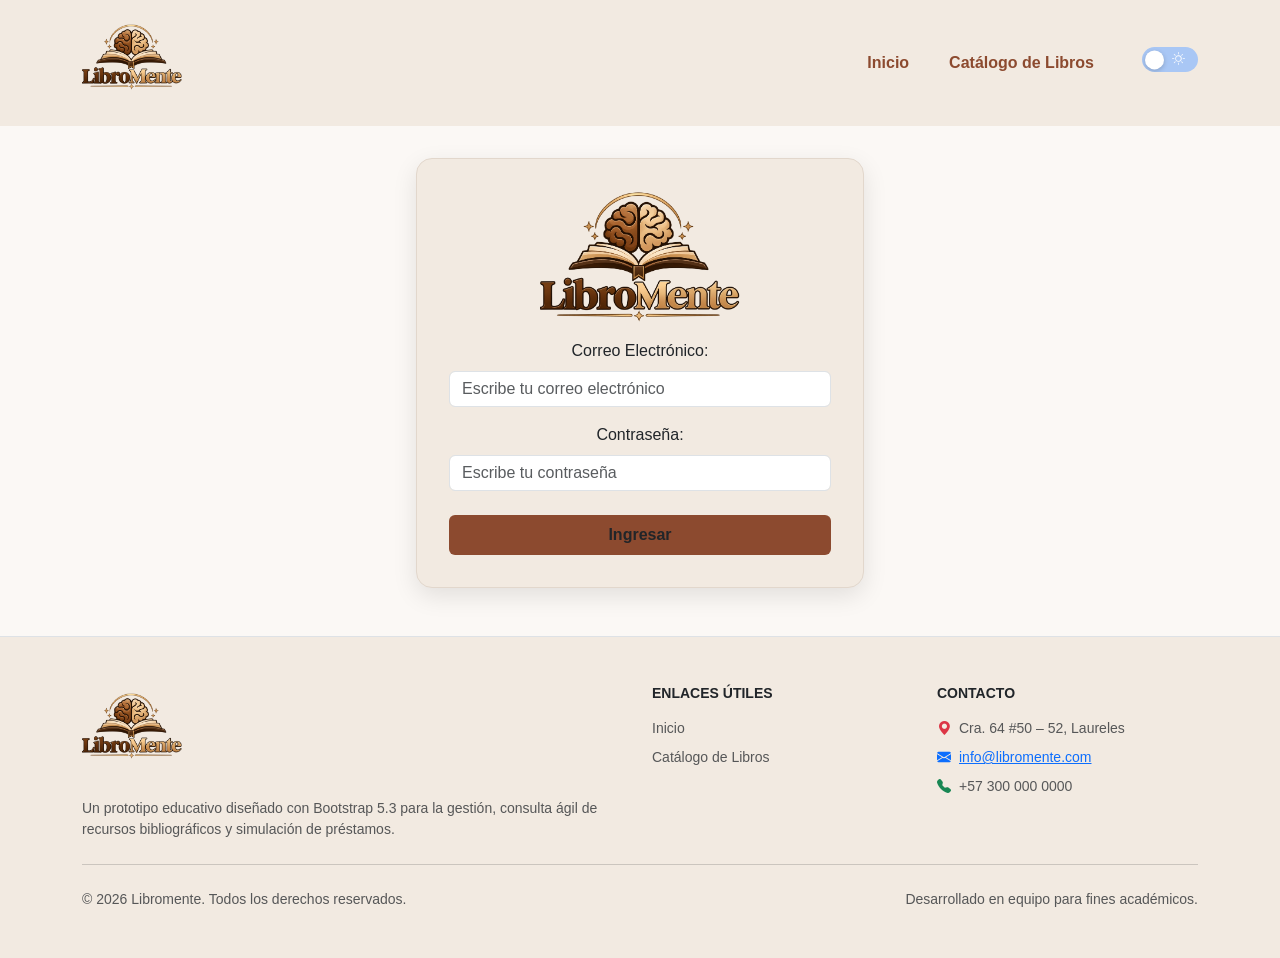
==== commit 7108118b: "feat: implementar guard a pagina de admin" ====
--- a/pages/admin.html
+++ b/pages/admin.html
@@ -5,6 +5,8 @@
   <meta charset="UTF-8" />
   <meta name="viewport" content="width=device-width, initial-scale=1.0" />
   <title>Panel de administración</title>
+
+  
 
   <!-- Fuente de texto -->
   <link rel="preconnect" href="https://fonts.googleapis.com" />
@@ -17,15 +19,13 @@
   <link rel="stylesheet" href="https://cdn.jsdelivr.net/npm/bootstrap-icons@1.11.1/font/bootstrap-icons.css" />
 
   <!-- CSS -->
-  <link rel="stylesheet" href="../styles/admin.css" />
+  <link rel="stylesheet" href="../css/admin.css" />
 </head>
-
-
 
 <body>
   <nav class="navbar navbar-expand-lg sticky-top">
     <div class="container">
-      <a class="navbar-brand fw-bold" href="index.html">
+      <a class="navbar-brand fw-bold" href="../index.html">
         <img src="../img/logo.png" alt="Logo" class="logo flex-row d-inline-block align-text-top me-2">
       </a>
       <button class="navbar-toggler" type="button" data-bs-toggle="collapse" data-bs-target="#navbarSupportedContent"
@@ -35,10 +35,10 @@
       <div class="collapse navbar-collapse" id="navbarSupportedContent">
         <ul class="navbar-nav ms-auto align-items-center fw-bold">
           <li class="nav-item me-4">
-            <a class="nav-link active navegacion" aria-current="page" href="index.html">Inicio</a>
+            <a class="nav-link active navegacion" aria-current="page" href="../index.html">Inicio</a>
           </li>
           <li class="nav-item me-4">
-            <a class="nav-link navegacion" href="./pages/catalogo.html">Catálogo de Libros</a>
+            <a class="nav-link navegacion" href="../pages/catalogo.html">Catálogo de Libros</a>
           </li>
           <li class="nav-item me-4">
             <a class="nav-link rounded-pill inicio" href="#" id="cerrarSesion">Cerrar sesión</a>
@@ -405,67 +405,70 @@
     </div>
   </main>
 
-   <footer class="text-body-secondary py-5 border-top mt-5">
-        <div class="container">
-            <div class="row g-4">
-
-                <div class="col-lg-6">
-                    <h5 class="text-body fw-bold mb-3">
-                        <img src="../img/logo.png" alt="Logo" width="24" height="20"
-                            class="logo d-inline-block align-text-top me-2">
-                    </h5>
-                    <p class="small text-muted mb-0">
-                        Un prototipo educativo diseñado con Bootstrap 5.3 para la gestión, consulta ágil de recursos
-                        bibliográficos y simulación de préstamos.
-                    </p>
-                </div>
-
-
-                <div class="col-sm-6 col-lg-3">
-                    <h6 class="text-body fw-bold text-uppercase small mb-3">Enlaces Útiles</h6>
-                    <ul class="list-unstyled small">
-                        <li class="mb-2">
-                            <a href="index.html" class="text-decoration-none text-reset link-primary">Inicio</a>
-                        </li>
-                        <li class="mb-2">
-                            <a href="./pages/catalogo.html" class="text-decoration-none text-reset link-primary">Catálogo de Libros</a>
-                        </li>
-                    </ul>
-                </div>
-
-
-                <div class="col-sm-6 col-lg-3">
-                    <h6 class="text-body fw-bold text-uppercase small mb-3">Contacto</h6>
-                    <ul class="list-unstyled small text-muted">
-                        <li class="mb-2">
-                            <i class="bi bi-geo-alt-fill text-danger me-2"></i>Cra. 64 #50 – 52, Laureles
-                        </li>
-                        <li class="mb-2">
-                            <i class="bi bi-envelope-fill text-primary me-2"></i><a href="mailto: infor@libremente.com">info@libromente.com</a>
-                        </li>
-                        <li class="mb-2">
-                            <i class="bi bi-telephone-fill text-success me-2"></i>+57 300 000 0000
-                        </li>
-                    </ul>
-                </div>
-            </div>
-
-
-            <hr class="my-4 text-muted">
-
-
-            <div class="d-flex flex-column flex-sm-row justify-content-between align-items-center small text-muted">
-                <p class="mb-2 mb-sm-0">&copy; 2026 Libromente. Todos los derechos reservados.</p>
-                <p class="mb-0">Desarrollado en equipo para fines académicos.</p>
-            </div>
-        </div>
-    </footer>
+  <footer class="text-body-secondary py-5 border-top mt-5">
+    <div class="container">
+      <div class="row g-4">
+
+        <div class="col-lg-6">
+          <h5 class="text-body fw-bold mb-3">
+            <img src="../img/logo.png" alt="Logo" width="24" height="20"
+              class="logo d-inline-block align-text-top me-2">
+          </h5>
+          <p class="small text-muted mb-0">
+            Un prototipo educativo diseñado con Bootstrap 5.3 para la gestión, consulta ágil de recursos
+            bibliográficos y simulación de préstamos.
+          </p>
+        </div>
+
+
+        <div class="col-sm-6 col-lg-3">
+          <h6 class="text-body fw-bold text-uppercase small mb-3">Enlaces Útiles</h6>
+          <ul class="list-unstyled small">
+            <li class="mb-2">
+              <a href="../index.html" class="text-decoration-none text-reset link-primary">Inicio</a>
+            </li>
+            <li class="mb-2">
+              <a href="../pages/catalogo.html" class="text-decoration-none text-reset link-primary">Catálogo de
+                Libros</a>
+            </li>
+          </ul>
+        </div>
+
+
+        <div class="col-sm-6 col-lg-3">
+          <h6 class="text-body fw-bold text-uppercase small mb-3">Contacto</h6>
+          <ul class="list-unstyled small text-muted">
+            <li class="mb-2">
+              <i class="bi bi-geo-alt-fill text-danger me-2"></i>Cra. 64 #50 – 52, Laureles
+            </li>
+            <li class="mb-2">
+              <i class="bi bi-envelope-fill text-primary me-2"></i><a
+                href="mailto: infor@libremente.com">info@libromente.com</a>
+            </li>
+            <li class="mb-2">
+              <i class="bi bi-telephone-fill text-success me-2"></i>+57 300 000 0000
+            </li>
+          </ul>
+        </div>
+      </div>
+
+
+      <hr class="my-4 text-muted">
+
+
+      <div class="d-flex flex-column flex-sm-row justify-content-between align-items-center small text-muted">
+        <p class="mb-2 mb-sm-0">&copy; 2026 Libromente. Todos los derechos reservados.</p>
+        <p class="mb-0">Desarrollado en equipo para fines académicos.</p>
+      </div>
+    </div>
+  </footer>
 
   <script src="https://cdn.jsdelivr.net/npm/bootstrap@5.3.8/dist/js/bootstrap.bundle.min.js"></script>
 
-  <script src="../scripts/logout.js"></script>
-
-  <script src="../scripts/tema.js"></script>
+  <script src="../js/guard.js"></script>
+  <script src="../js/logout.js"></script>
+
+  <script src="../js/tema.js"></script>
 </body>
 
 </html>
--- a/css/admin.css
+++ b/css/admin.css
@@ -0,0 +1,308 @@
+:root {
+    --background: #FBF8F5;  /* Fondo Base / Lienzo */
+    --bg-cards: #F2EAE1;    /* Superficie / Tarjetas / Modales */
+    --main-text: #2A1F1B;   /* Texto Principal (Encabezados y lectura) */
+    --second-text: #6E5D53; /* Texto Secundario / Metadatos (Autor, género, fecha) */
+    --border: #E2D7CC;      /* Bordes */
+    --main-btn: #8C4A2F;    /* Color directo botón (No hover) */
+    --second-btn: #C88A58;  /* Hover, etiquetas, tags */
+    --negro: #000000;  /* Para texto negro de botones hover */
+
+    --fuente-principal: 'Roboto', sans-serif;
+}
+
+[data-bs-theme="light"] {
+    --background: #FBF8F5; 
+    --bg-cards: #F2EAE1;    
+    --main-text: #2A1F1B;   
+    --second-text: #6E5D53; 
+    --border: #E2D7CC;      
+    --main-btn: #8C4A2F;    
+    --second-btn: #C88A58;  
+    --negro: #000000;
+}
+
+[data-bs-theme="dark"] { 
+    --background: #181311;  
+    --bg-cards: #241C18;  
+    --main-text: #F3ECE4; 
+    --second-text: #B5A599; 
+    --border: #3D312A; 
+    --main-btn: #D97746; 
+    --second-btn: #E5A96E;
+    --negro: #ffffff;
+}
+
+
+body {
+    background-color: var(--background);
+    font-family: var(--fuente-principal);
+    color: var(--main-text);
+}
+
+.inicio {
+    color: var(--main-btn);
+    border: solid 2px;
+    border-color: var(--main-btn);
+}
+
+.inicio:hover {
+  background-color: var(--main-text);
+  border-color: var(--main-text);
+  color: var(--background);
+}
+.navegacion {
+    color: var(--main-btn) !important;
+}
+.navegacion:hover {
+    color: var(--main-text) !important;
+    border-bottom: solid 2px var(--main-text);
+}
+
+.navbar, footer {
+    background-color: var(--bg-cards);
+}
+
+.titulo-panel {
+    font-size: 30px;
+    font-weight: bold;
+    margin-bottom: 0;
+    color: var(--main-text);
+}
+
+header p {
+    font-size: 18px;
+    color: var(--second-text);
+}
+
+/* Tarjetas informativas */
+.tarjeta-indicador {
+    background-color: var(--bg-cards);
+    border: 1px solid var(--border);
+    border-radius: 7px;
+    box-shadow: 0 2px 5px #766741;
+    transition: transform 0.2s ease;
+}
+
+.tarjeta-indicador:hover {
+    transform: scale(0.986);
+}
+
+/* Número de las tarjetas */
+.numero-indicador {
+    font-size: 28px;
+    font-weight: bold;
+    color: var(--main-text);
+}
+
+/* Número de solicitudes pendientes */
+.numero-pendiente {
+    color: var(--main-btn);
+}
+
+/* Iconos de las tarjetas */
+.icono-tarjeta {
+    font-size: 30px;
+    color: var(--main-btn);
+}
+
+/* Tarjetas que contienen el formulario y las tablas */
+.panel-contenido {
+    padding: 14px;
+    background-color: var(--bg-cards);
+    border: 1px solid var(--border);
+    border-radius: 7px;
+    box-shadow: 0 2px 5px #766741;
+}
+
+/* Títulos de las secciones */
+.titulo-seccion {
+    font-size: 20px;
+    font-weight: bold;
+    margin-bottom: 12px;
+    color: var(--main-text);
+}
+
+/* Labels del formulario */
+.form-label {
+    font-weight: 500;
+    margin-bottom: 5px;
+    color: var(--second-text);
+}
+
+.form-control:focus {
+    box-shadow: 0 0 6px 2px var(--main-text);
+    border-color: var(--border);
+}
+
+/* Campos del formulario */
+.form-control {
+    background-color: var(--background);
+    color: #000000;
+    border: 1px solid var(--border);
+    border-radius: 6px;
+}
+
+.form-control::placeholder {
+    color: var(--second-text);
+}
+
+.form-select {
+    background-color: var(--background);
+    color: var(--second-text);
+    border: 1px solid var(--border);
+    border-radius: 6px;
+}
+
+/* Botón de guardar */
+.btn-primary {
+    background-color: var(--main-btn);
+    border-color: var(--border);
+    color: var(--background);
+}
+
+.btn-primary:hover {
+    background-color: var(--second-btn);
+    border-color: var(--border);
+    color: var(--negro);
+}
+
+/* Botón cancelar */
+.btn-outline-secondary {
+    background-color: var(--second-btn);
+    border-color: var(--border);
+    color: var(--background);
+}
+
+.btn-outline-secondary:hover {
+    background-color: var(--main-btn);
+    border-color: var(--border);
+    color: var(--negro);
+}
+
+/* Portadas */
+.portada-libro {
+    width: 45px;
+    height: 60px;
+    object-fit: cover;
+    border-radius: 4px;
+}
+
+.table {
+    font-size: 16px;
+    --bs-table-bg: var(--background);
+    --bs-table-striped-bg: var(--second-btn);
+    --bs-table-striped-color: var(--background);
+    --bs-table-hover-bg: var(--main-btn);
+}
+
+
+/* Etiquetas de categoría */
+.badge {
+    font-size: 13px;
+    padding: 6px 9px;
+    border-radius: 5px;
+}
+
+
+.logo {
+    width: 100px;
+    height: 80px;
+    object-fit: contain;
+}
+
+
+/* Cambio de tema */
+.tema-switch {
+    position: relative;
+    display: inline-block;
+    width: 3.5rem;
+    height: 1.6rem;
+    cursor: pointer;
+    user-select: none;
+}
+
+.tema-switch-input {
+    position: absolute;
+    inset: 0;
+    width: 100%;
+    height: 100%;
+    opacity: 0;
+    margin: 0;
+    cursor: pointer;
+    z-index: 3;
+}
+
+.tema-switch-slider {
+    position: absolute;
+    inset: 0;
+    display: flex;
+    align-items: center;
+    justify-content: space-between;
+    padding: 0 0.5rem;
+    overflow: hidden;
+    border-radius: 999px;
+    background-color: #a9c7f5;
+    transition: background-color 0.25s ease;
+}
+
+.tema-switch-slider::before {
+    content: "";
+    position: absolute;
+    top: 50%;
+    left: 0.2rem;
+    z-index: 2;
+    width: 1.2rem;
+    height: 1.2rem;
+    border-radius: 50%;
+    background-color: #ffffff;
+    transform: translateY(-50%);
+    transition: transform 0.25s ease;
+}
+
+.tema-switch-luna,
+.tema-switch-sol {
+    position: relative;
+    z-index: 1;
+    display: flex;
+    align-items: center;
+    justify-content: center;
+    width: 1rem;
+    font-size: 0.8rem;
+    line-height: 1;
+    color: #ffffff;
+    transition: opacity 0.25s ease;
+}
+
+.tema-switch-luna {
+    margin-left: auto;
+    opacity: 0;
+}
+
+.tema-switch-sol {
+    margin-right: auto;
+    opacity: 1;
+}
+
+/* Estado oscuro del interruptor */
+.tema-switch-input:checked + .tema-switch-slider {
+    background-color: #111044;
+}
+
+.tema-switch-input:checked + .tema-switch-slider::before {
+    transform: translate(1.75rem, -50%);
+}
+
+.tema-switch-input:checked + .tema-switch-slider .tema-switch-luna {
+    opacity: 1;
+}
+
+.tema-switch-input:checked + .tema-switch-slider .tema-switch-sol {
+    opacity: 0;
+}
+
+.tema-switch-input:focus-visible + .tema-switch-slider {
+    outline: 3px solid var(--bs-primary);
+    outline-offset: 3px;
+}
+
